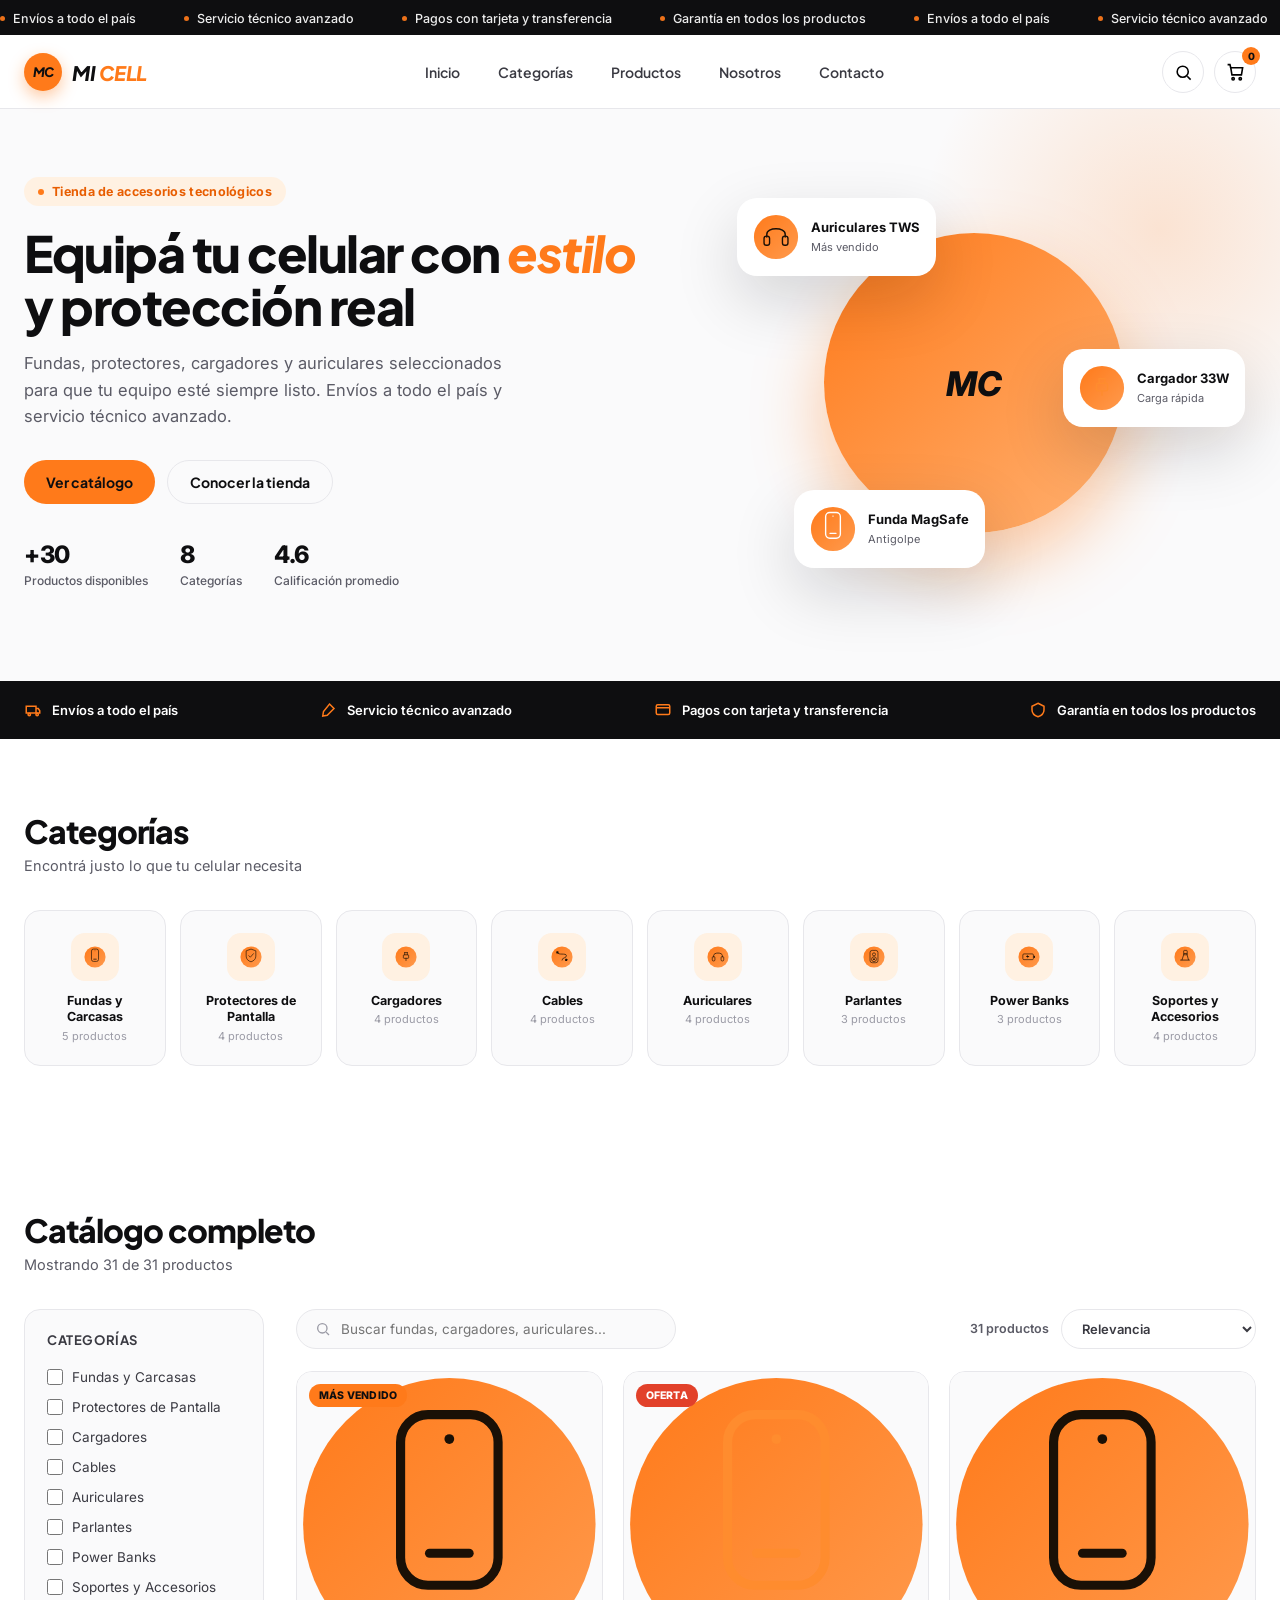
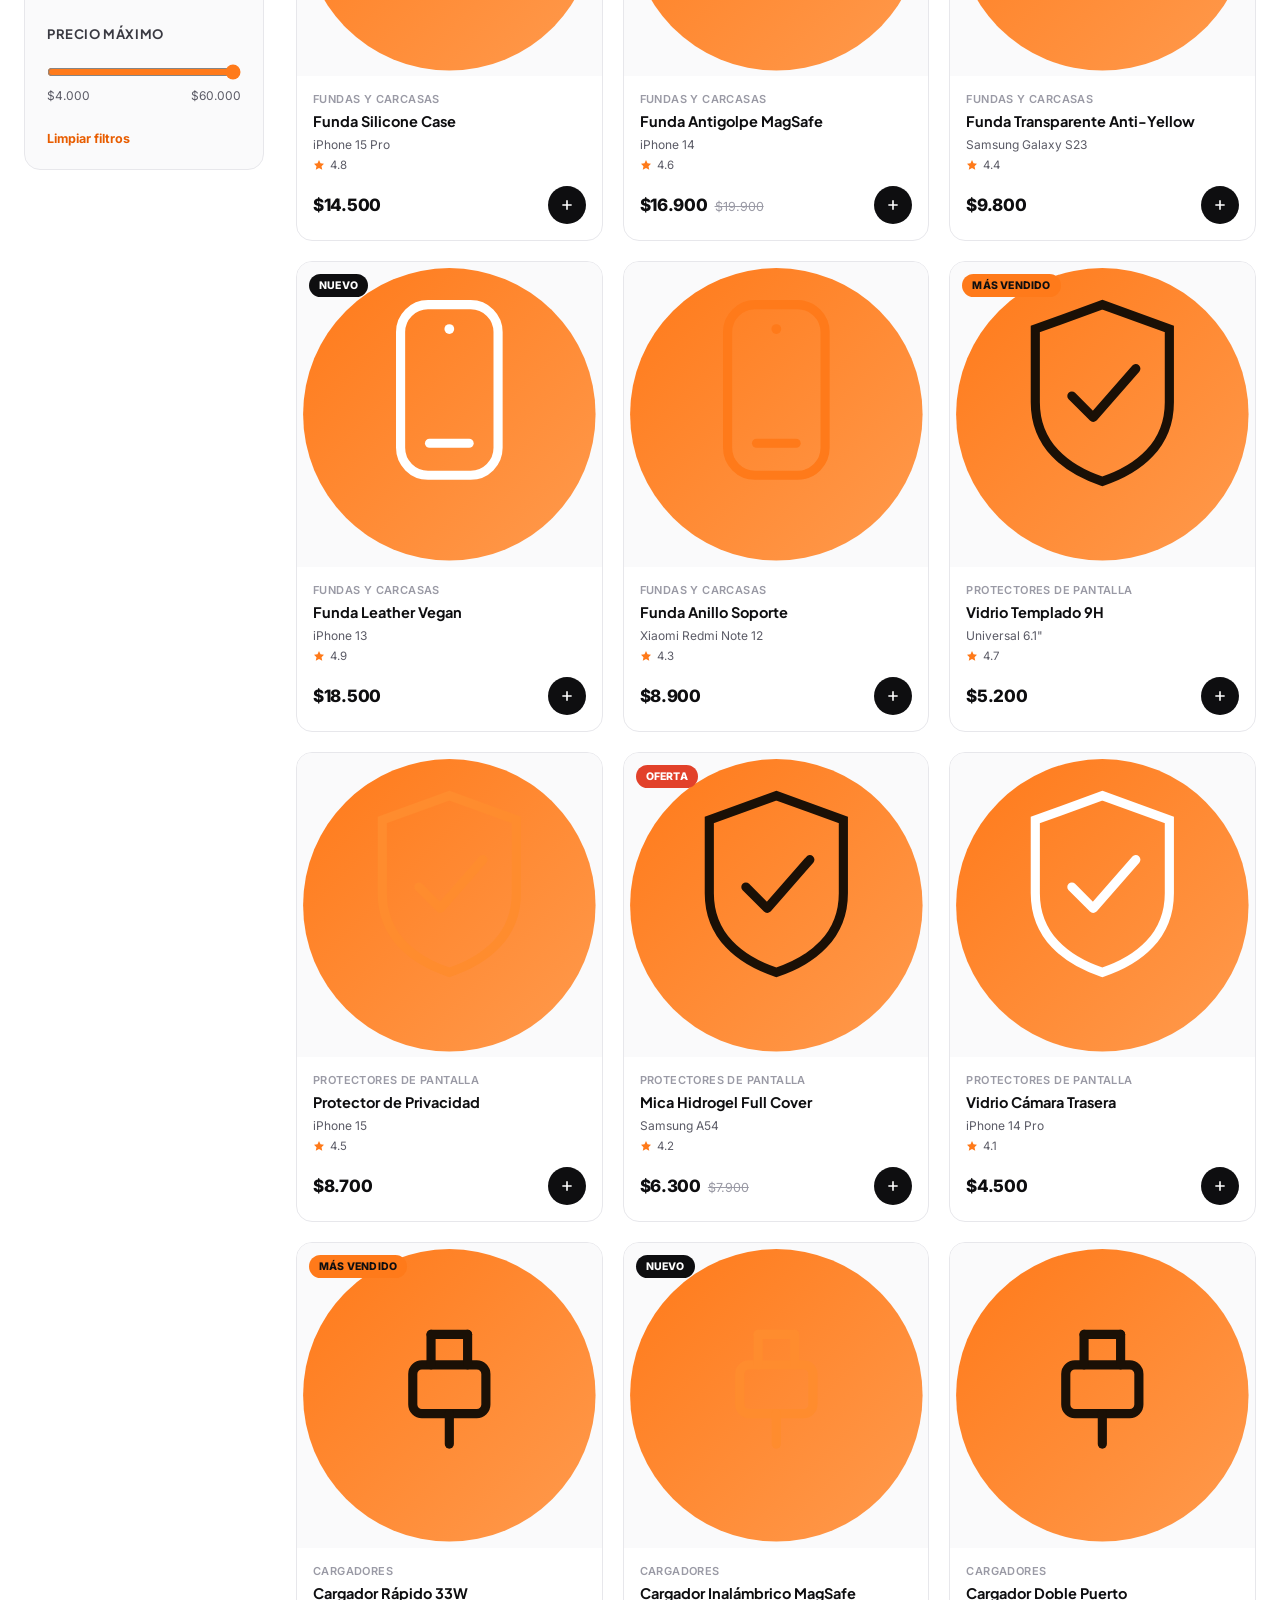
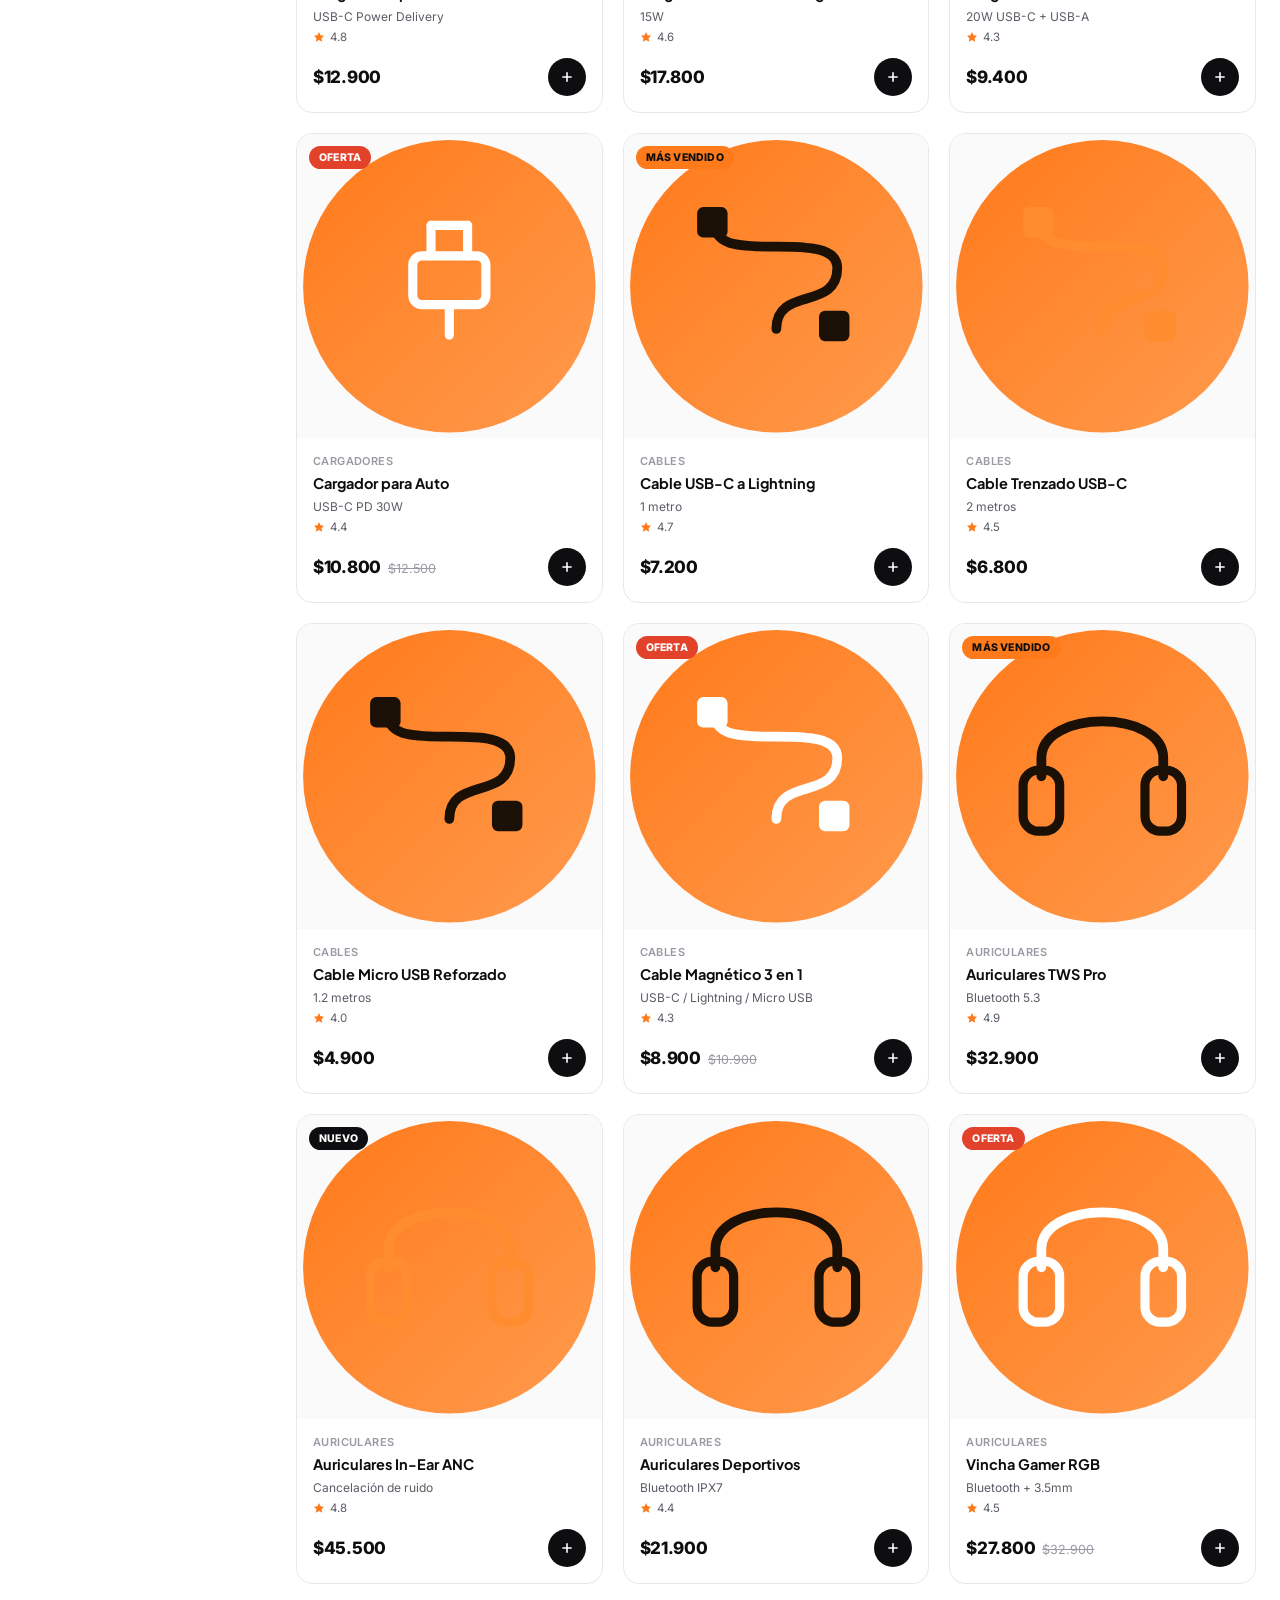
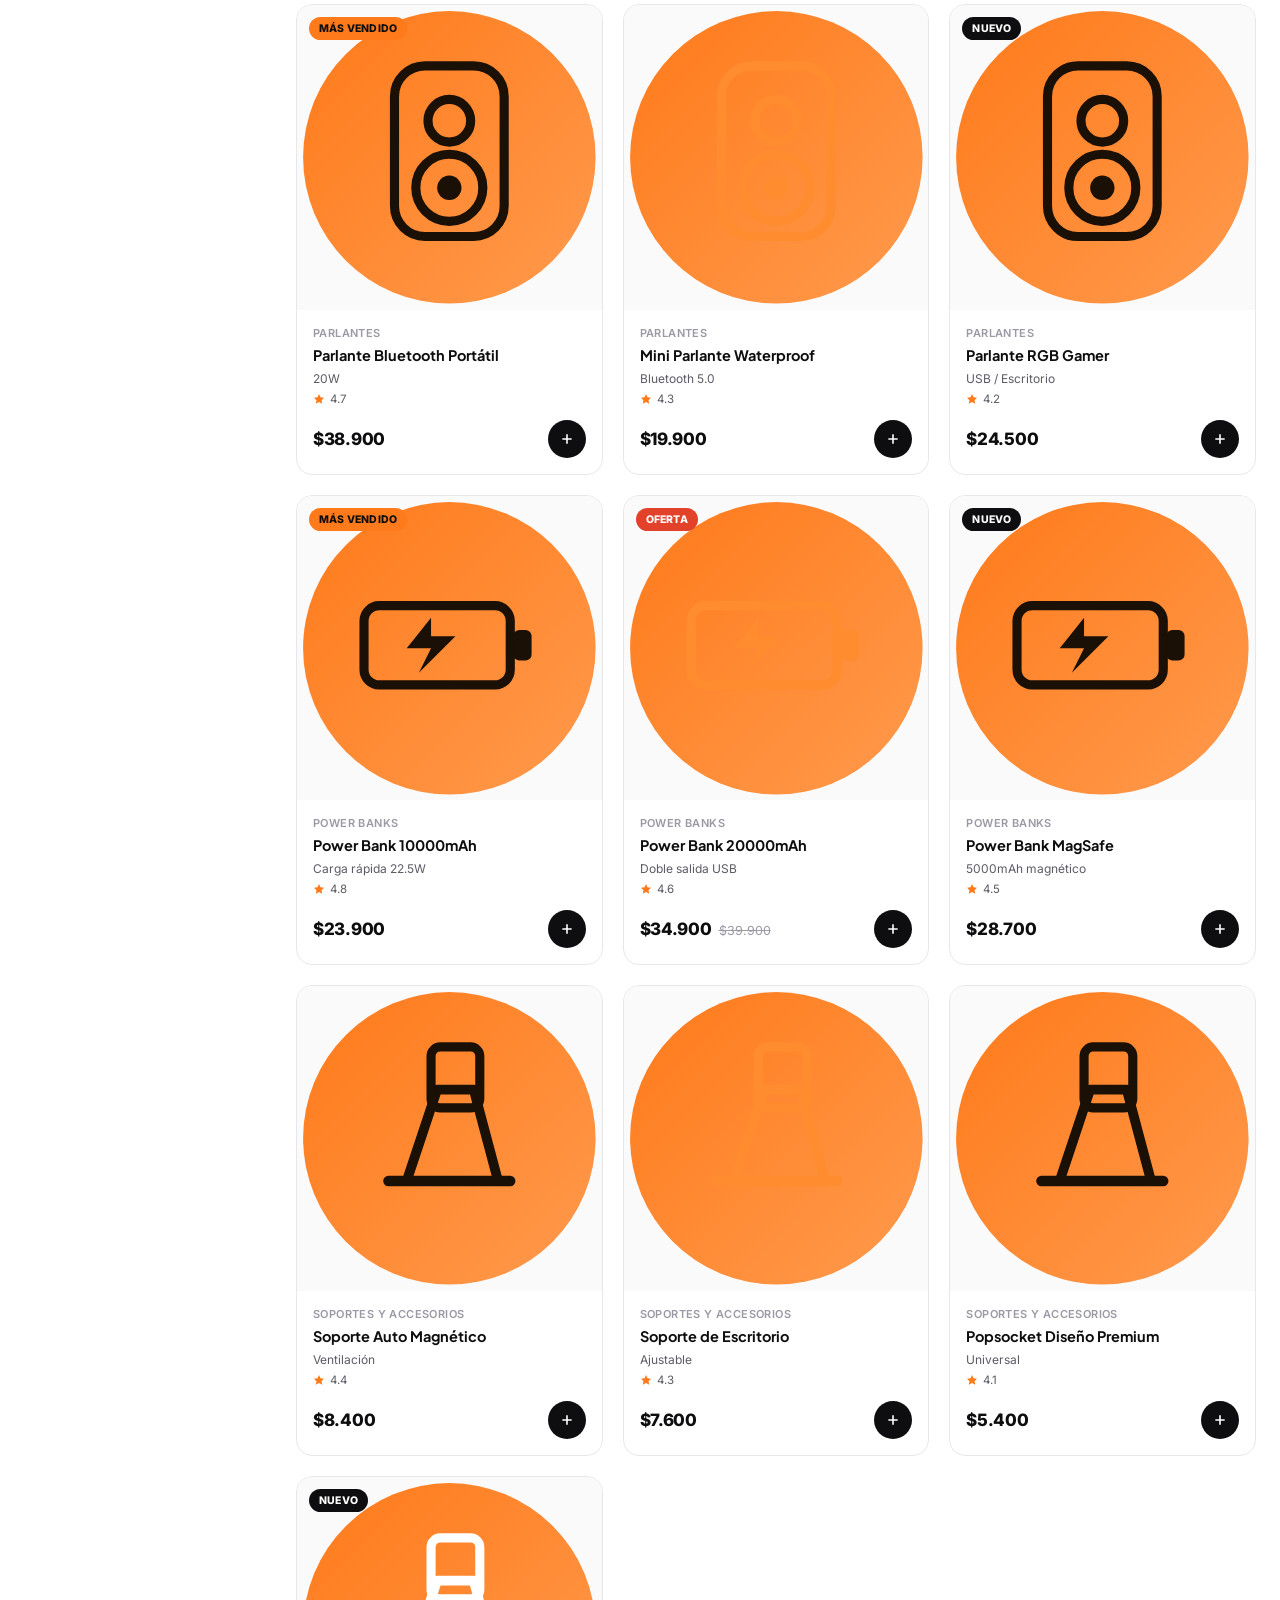
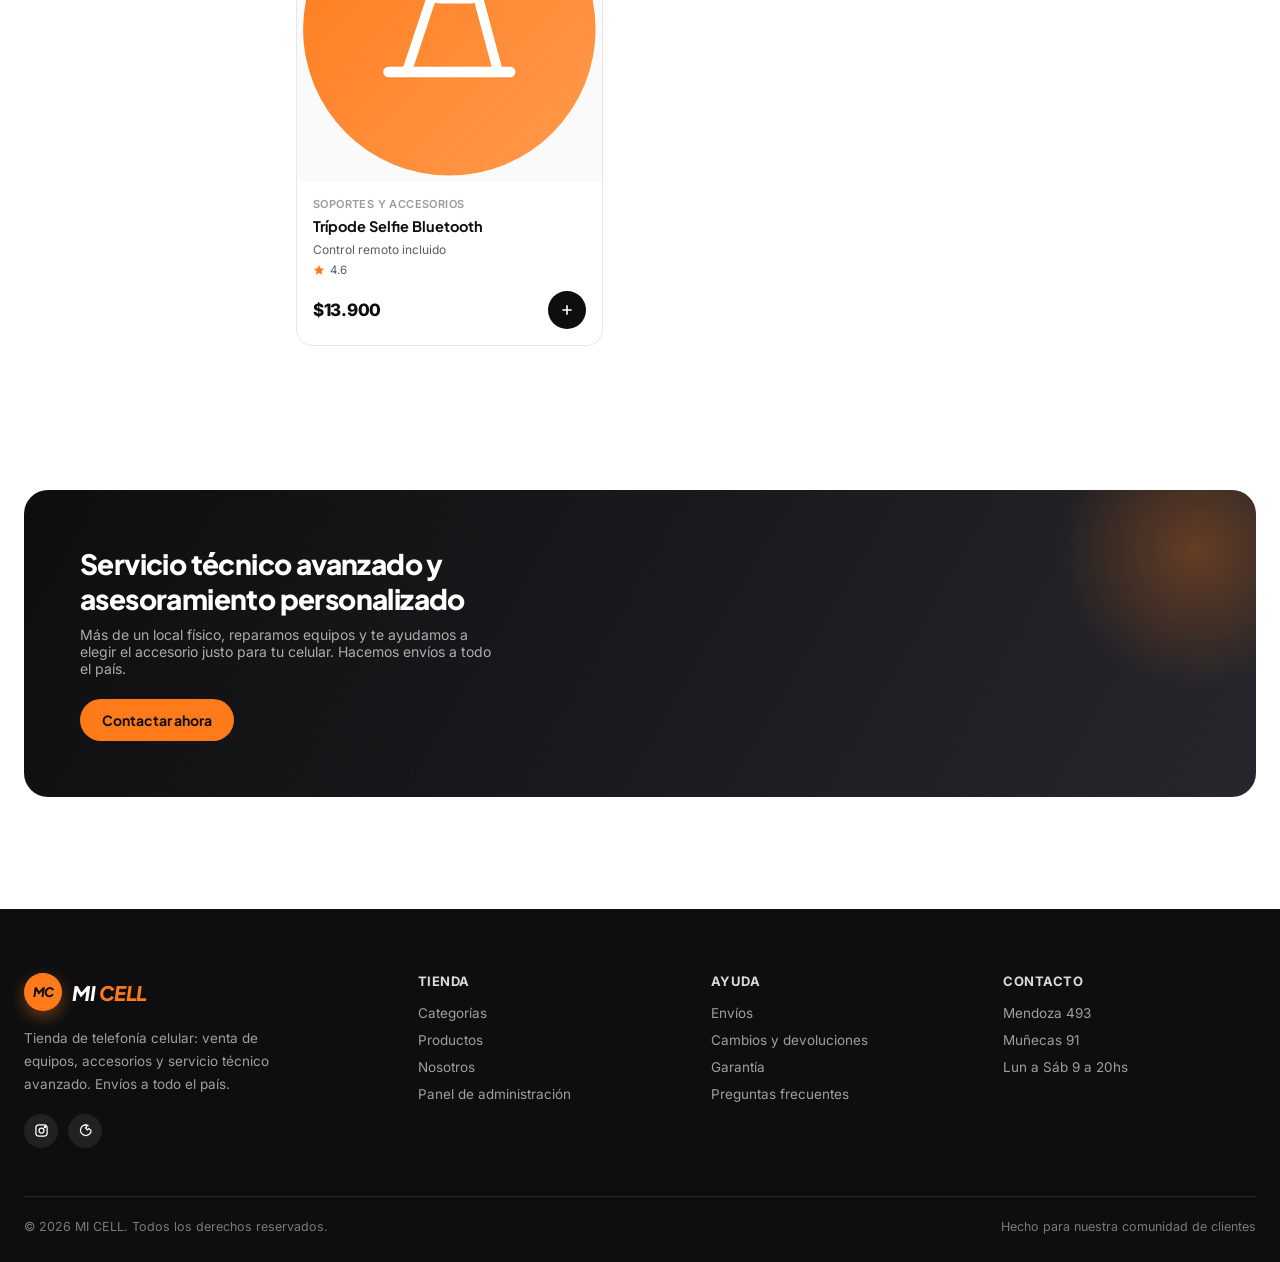
==== index.html @ 4152e147 "Add files via upload" ====
<!DOCTYPE html>
<html lang="es">
<head>
<meta charset="UTF-8">
<meta name="viewport" content="width=device-width, initial-scale=1.0">
<title>MI CELL — Accesorios Tecnológicos</title>
<meta name="description" content="Fundas, protectores, cargadores, auriculares y más accesorios para celulares. Envíos a todo el país.">
<link rel="preconnect" href="https://fonts.googleapis.com">
<link href="https://fonts.googleapis.com/css2?family=Plus+Jakarta+Sans:wght@400;500;600;700;800&family=Inter:wght@400;500;600;700&display=swap" rel="stylesheet">
<style>
:root{
  --orange:#FF7A1A;--orange-dark:#E85D00;--orange-light:#FFF1E2;
  --ink:#0E0E10;--gray-900:#16161A;--gray-700:#3A3A42;--gray-600:#5B5B66;
  --gray-400:#9A9AA5;--gray-200:#E7E7EB;--gray-100:#F3F3F6;--bg:#FFFFFF;
  --surface:#FAFAFB;--green:#1AAE6F;--red:#E2412A;
  --radius:16px;--radius-sm:10px;
  --shadow-sm:0 2px 10px rgba(14,14,16,.06);
  --shadow-md:0 12px 32px rgba(14,14,16,.10);
  --shadow-lg:0 24px 64px rgba(14,14,16,.16);
  --header-h:74px;
}
*,*::before,*::after{box-sizing:border-box;margin:0;padding:0}
html{scroll-behavior:smooth}
body{
  font-family:'Inter',sans-serif;color:var(--ink);background:var(--bg);
  -webkit-font-smoothing:antialiased;overflow-x:hidden;
}
h1,h2,h3,h4,.brand,.btn,.nav-link{font-family:'Plus Jakarta Sans',sans-serif}
img,svg{display:block;max-width:100%}
a{color:inherit;text-decoration:none}
button{font-family:inherit}
.container{max-width:1280px;margin:0 auto;padding:0 24px}
.reveal{opacity:0;transform:translateY(24px);transition:opacity .6s cubic-bezier(.22,.8,.3,1),transform .6s cubic-bezier(.22,.8,.3,1)}
.reveal.in{opacity:1;transform:translateY(0)}

/* ============ TOPBAR ============ */
#announce{
  background:var(--ink);color:#fff;font-size:12.5px;font-weight:500;
  padding:9px 0;overflow:hidden;white-space:nowrap;position:relative;
}
#announce .marquee{display:inline-flex;gap:48px;animation:scrollx 22s linear infinite}
#announce span{display:inline-flex;align-items:center;gap:8px;opacity:.92}
#announce span::before{content:'';width:5px;height:5px;border-radius:50%;background:var(--orange)}
@keyframes scrollx{0%{transform:translateX(0)}100%{transform:translateX(-50%)}}

header{
  position:sticky;top:0;z-index:300;background:rgba(255,255,255,.92);
  backdrop-filter:blur(14px);border-bottom:1px solid var(--gray-200);
  height:var(--header-h);transition:box-shadow .25s;
}
header.scrolled{box-shadow:var(--shadow-sm)}
.nav-wrap{height:var(--header-h);display:flex;align-items:center;justify-content:space-between;gap:20px}
.brand{display:flex;align-items:center;gap:10px;font-weight:800;font-size:20px;letter-spacing:-.5px}
.brand-badge{
  width:38px;height:38px;border-radius:50%;background:var(--orange);
  display:flex;align-items:center;justify-content:center;flex-shrink:0;
  font-weight:800;font-style:italic;font-size:13px;color:var(--ink);
  box-shadow:0 6px 16px rgba(255,122,26,.4);
}
.brand-text{font-style:italic}
.brand-text span{color:var(--orange)}
.nav-links{display:flex;align-items:center;gap:6px}
.nav-link{padding:9px 16px;border-radius:999px;font-size:14px;font-weight:600;color:var(--gray-700);transition:all .18s}
.nav-link:hover{background:var(--gray-100);color:var(--ink)}
.nav-actions{display:flex;align-items:center;gap:10px}
.icon-btn{
  width:42px;height:42px;border-radius:50%;border:1px solid var(--gray-200);
  background:#fff;display:flex;align-items:center;justify-content:center;cursor:pointer;
  position:relative;transition:all .18s;
}
.icon-btn:hover{border-color:var(--orange);transform:translateY(-1px)}
.icon-btn svg{width:19px;height:19px}
.cart-count{
  position:absolute;top:-5px;right:-5px;background:var(--orange);color:var(--ink);
  font-size:10px;font-weight:800;min-width:18px;height:18px;border-radius:999px;
  display:flex;align-items:center;justify-content:center;padding:0 4px;
  transition:transform .25s;
}
.cart-count.bump{animation:bump .35s ease}
@keyframes bump{0%{transform:scale(1)}40%{transform:scale(1.4)}100%{transform:scale(1)}}
.btn{
  display:inline-flex;align-items:center;justify-content:center;gap:8px;
  padding:12px 22px;border-radius:999px;font-size:14px;font-weight:700;
  border:none;cursor:pointer;transition:all .2s cubic-bezier(.22,.8,.3,1);white-space:nowrap;
}
.btn-primary{background:var(--orange);color:var(--ink)}
.btn-primary:hover{background:var(--orange-dark);color:#fff;transform:translateY(-2px);box-shadow:0 10px 24px rgba(255,122,26,.35)}
.btn-dark{background:var(--ink);color:#fff}
.btn-dark:hover{background:var(--gray-900);transform:translateY(-2px);box-shadow:0 10px 24px rgba(0,0,0,.25)}
.btn-outline{background:transparent;color:var(--ink);border:1.5px solid var(--gray-200)}
.btn-outline:hover{border-color:var(--ink)}
.btn-block{width:100%}
.btn-sm{padding:8px 16px;font-size:12.5px}
.btn:disabled{opacity:.45;cursor:not-allowed;transform:none!important;box-shadow:none!important}
.hamburger{display:none;width:42px;height:42px;border-radius:50%;border:1px solid var(--gray-200);background:#fff;align-items:center;justify-content:center;cursor:pointer}
.hamburger svg{width:20px;height:20px}

/* ============ HERO ============ */
.hero{position:relative;padding:64px 0 88px;overflow:hidden;background:var(--surface)}
.hero::before{
  content:'';position:absolute;top:-120px;right:-120px;width:480px;height:480px;
  border-radius:50%;background:radial-gradient(circle,rgba(255,122,26,.18),transparent 70%);
}
.hero-grid{display:grid;grid-template-columns:1.1fr 1fr;gap:48px;align-items:center;position:relative;z-index:1}
.eyebrow{
  display:inline-flex;align-items:center;gap:8px;padding:7px 14px;border-radius:999px;
  background:var(--orange-light);color:var(--orange-dark);font-size:12.5px;font-weight:700;
  letter-spacing:.3px;margin-bottom:20px;
}
.eyebrow::before{content:'';width:6px;height:6px;border-radius:50%;background:var(--orange)}
.hero h1{font-size:50px;font-weight:800;line-height:1.06;letter-spacing:-1.5px;margin-bottom:18px}
.hero h1 em{font-style:italic;color:var(--orange)}
.hero p{font-size:16.5px;color:var(--gray-600);line-height:1.6;max-width:480px;margin-bottom:30px}
.hero-ctas{display:flex;gap:12px;flex-wrap:wrap;margin-bottom:36px}
.hero-stats{display:flex;gap:32px;flex-wrap:wrap}
.hstat b{display:block;font-size:24px;font-weight:800;letter-spacing:-.5px}
.hstat span{font-size:12px;color:var(--gray-600);font-weight:500}
.hero-visual{position:relative;height:420px}
.float-card{
  position:absolute;background:#fff;border-radius:20px;box-shadow:var(--shadow-lg);
  padding:16px;display:flex;align-items:center;gap:12px;animation:floaty 5s ease-in-out infinite;
}
.float-card svg,.float-card .ic-wrap{width:46px;height:46px;border-radius:14px;flex-shrink:0}
.float-card b{display:block;font-size:13px}
.float-card span{font-size:11px;color:var(--gray-600)}
.fc1{top:6%;left:8%;animation-delay:0s}
.fc2{top:42%;right:2%;animation-delay:1.2s}
.fc3{bottom:6%;left:18%;animation-delay:2.1s}
.hero-orb{
  position:absolute;inset:0;margin:auto;width:300px;height:300px;border-radius:50%;
  background:linear-gradient(135deg,var(--orange),#FFB070);
  display:flex;align-items:center;justify-content:center;box-shadow:0 30px 70px rgba(255,122,26,.4);
  animation:floaty 6s ease-in-out infinite;
}
.hero-orb span{font-style:italic;font-weight:800;font-size:34px;color:var(--ink)}
@keyframes floaty{0%,100%{transform:translateY(0)}50%{transform:translateY(-16px)}}

/* ============ STRIPS ============ */
.perks{background:var(--ink);padding:20px 0}
.perks-row{display:flex;justify-content:space-between;gap:20px;flex-wrap:wrap}
.perk{display:flex;align-items:center;gap:10px;color:#fff;font-size:13px;font-weight:600}
.perk svg{width:18px;height:18px;color:var(--orange);flex-shrink:0}

/* ============ SECTIONS ============ */
section{padding:72px 0}
.sec-head{display:flex;align-items:flex-end;justify-content:space-between;margin-bottom:36px;flex-wrap:wrap;gap:16px}
.sec-head h2{font-size:32px;font-weight:800;letter-spacing:-1px}
.sec-head p{color:var(--gray-600);font-size:14.5px;margin-top:6px}

/* categories */
.cat-grid{display:grid;grid-template-columns:repeat(8,1fr);gap:14px}
.cat-card{
  background:var(--surface);border:1px solid var(--gray-200);border-radius:var(--radius);
  padding:22px 14px;text-align:center;cursor:pointer;transition:all .22s cubic-bezier(.22,.8,.3,1);
}
.cat-card:hover{border-color:var(--orange);transform:translateY(-4px);box-shadow:var(--shadow-md)}
.cat-card.active{background:var(--ink);border-color:var(--ink)}
.cat-card.active .cat-name,.cat-card.active .cat-count{color:#fff}
.cat-ic{
  width:48px;height:48px;border-radius:14px;margin:0 auto 12px;background:var(--orange-light);
  display:flex;align-items:center;justify-content:center;color:var(--orange-dark);
}
.cat-card.active .cat-ic{background:var(--orange);color:var(--ink)}
.cat-ic svg{width:22px;height:22px}
.cat-name{font-size:12.5px;font-weight:700;line-height:1.3}
.cat-count{font-size:11px;color:var(--gray-400);margin-top:3px;display:block}

/* product grid + filters */
.shop-layout{display:grid;grid-template-columns:240px 1fr;gap:32px;align-items:flex-start}
.filters-panel{background:var(--surface);border:1px solid var(--gray-200);border-radius:var(--radius);padding:22px;position:sticky;top:calc(var(--header-h) + 16px)}
.filters-panel h4{font-size:13px;font-weight:700;text-transform:uppercase;letter-spacing:.6px;margin-bottom:14px;color:var(--gray-700)}
.f-group{margin-bottom:24px}
.f-check{display:flex;align-items:center;gap:9px;padding:7px 0;font-size:13.5px;color:var(--gray-700);cursor:pointer}
.f-check input{accent-color:var(--orange);width:16px;height:16px;cursor:pointer}
.price-range{width:100%;accent-color:var(--orange);margin-top:8px}
.price-vals{display:flex;justify-content:space-between;font-size:12px;color:var(--gray-600);margin-top:4px}
.f-clear{font-size:12.5px;font-weight:700;color:var(--orange-dark);cursor:pointer}
#filterToggleBtn{display:none}

.toolbar{display:flex;align-items:center;justify-content:space-between;gap:14px;margin-bottom:22px;flex-wrap:wrap}
.search-box{
  display:flex;align-items:center;gap:10px;background:var(--surface);border:1px solid var(--gray-200);
  border-radius:999px;padding:11px 18px;flex:1;max-width:380px;transition:border-color .2s;
}
.search-box:focus-within{border-color:var(--orange)}
.search-box svg{width:16px;height:16px;color:var(--gray-400);flex-shrink:0}
.search-box input{border:none;outline:none;background:none;font-size:13.5px;width:100%;font-family:inherit}
.sort-select{
  padding:10px 16px;border-radius:999px;border:1px solid var(--gray-200);background:#fff;
  font-size:13px;font-weight:600;font-family:inherit;cursor:pointer;color:var(--gray-700);
}
.result-count{font-size:12.5px;color:var(--gray-600);font-weight:600}

.grid{display:grid;grid-template-columns:repeat(3,1fr);gap:20px}
.card{
  background:#fff;border:1px solid var(--gray-200);border-radius:var(--radius);overflow:hidden;
  transition:all .25s cubic-bezier(.22,.8,.3,1);cursor:pointer;display:flex;flex-direction:column;position:relative;
}
.card:hover{transform:translateY(-6px);box-shadow:var(--shadow-md);border-color:transparent}
.card-media{aspect-ratio:1/1;background:var(--surface);position:relative;overflow:hidden}
.card-media svg{width:100%;height:100%;transition:transform .35s}
.card:hover .card-media svg{transform:scale(1.06) rotate(-2deg)}
.card-badge{
  position:absolute;top:12px;left:12px;font-size:10.5px;font-weight:800;padding:5px 10px;
  border-radius:999px;letter-spacing:.2px;text-transform:uppercase;z-index:2;
}
.bdg-nuevo{background:var(--ink);color:#fff}
.bdg-oferta{background:var(--red);color:#fff}
.bdg-mas-vendido{background:var(--orange);color:var(--ink)}
.card-quick{
  position:absolute;bottom:12px;right:12px;width:38px;height:38px;border-radius:50%;
  background:#fff;display:flex;align-items:center;justify-content:center;box-shadow:var(--shadow-sm);
  opacity:0;transform:translateY(6px);transition:all .2s;z-index:2;border:none;cursor:pointer;
}
.card:hover .card-quick{opacity:1;transform:translateY(0)}
.card-quick svg{width:16px;height:16px}
.card-body{padding:16px;display:flex;flex-direction:column;gap:6px;flex:1}
.card-cat{font-size:11px;color:var(--gray-400);font-weight:600;text-transform:uppercase;letter-spacing:.4px}
.card-name{font-size:14.5px;font-weight:700;line-height:1.3}
.card-model{font-size:12px;color:var(--gray-600)}
.card-rating{display:flex;align-items:center;gap:5px;font-size:11.5px;color:var(--gray-600)}
.card-rating svg{width:12px;height:12px;color:var(--orange)}
.card-foot{display:flex;align-items:center;justify-content:space-between;margin-top:auto;padding-top:8px}
.card-price{display:flex;align-items:baseline;gap:7px}
.price-now{font-size:17px;font-weight:800;letter-spacing:-.3px}
.price-old{font-size:12.5px;color:var(--gray-400);text-decoration:line-through}
.add-btn{
  width:38px;height:38px;border-radius:50%;background:var(--ink);color:#fff;border:none;
  display:flex;align-items:center;justify-content:center;cursor:pointer;transition:all .2s;flex-shrink:0;
}
.add-btn:hover{background:var(--orange);color:var(--ink);transform:scale(1.08)}
.add-btn svg{width:16px;height:16px}
.stock-low{font-size:10.5px;color:var(--red);font-weight:700;margin-top:2px}
.empty-state{grid-column:1/-1;text-align:center;padding:60px 20px;color:var(--gray-600)}
.empty-state svg{width:54px;height:54px;color:var(--gray-200);margin:0 auto 16px}

/* ============ BANNER ============ */
.banner{
  background:linear-gradient(120deg,var(--ink),#26262C);border-radius:24px;padding:56px;
  display:flex;align-items:center;justify-content:space-between;gap:32px;color:#fff;overflow:hidden;position:relative;
}
.banner::after{content:'';position:absolute;right:-80px;top:-80px;width:280px;height:280px;border-radius:50%;background:radial-gradient(circle,rgba(255,122,26,.3),transparent 70%)}
.banner h3{font-size:28px;font-weight:800;letter-spacing:-.6px;margin-bottom:10px;max-width:420px}
.banner p{color:rgba(255,255,255,.65);font-size:14px;max-width:420px;margin-bottom:22px}

/* ============ FOOTER ============ */
footer{background:var(--ink);color:#fff;padding:64px 0 28px;margin-top:40px}
.foot-grid{display:grid;grid-template-columns:1.4fr 1fr 1fr 1fr;gap:40px;margin-bottom:48px}
.foot-brand p{color:rgba(255,255,255,.6);font-size:13.5px;line-height:1.7;margin:16px 0 18px;max-width:280px}
.foot-col h5{font-size:13px;font-weight:700;margin-bottom:16px;text-transform:uppercase;letter-spacing:.5px;color:rgba(255,255,255,.85)}
.foot-col a{display:block;color:rgba(255,255,255,.6);font-size:13.5px;margin-bottom:11px;transition:color .15s}
.foot-col a:hover{color:var(--orange)}
.foot-bottom{border-top:1px solid rgba(255,255,255,.1);padding-top:22px;display:flex;justify-content:space-between;flex-wrap:wrap;gap:10px;font-size:12.5px;color:rgba(255,255,255,.45)}
.social-row{display:flex;gap:10px;margin-top:6px}
.social-row a{width:34px;height:34px;border-radius:50%;background:rgba(255,255,255,.08);display:flex;align-items:center;justify-content:center}
.social-row a:hover{background:var(--orange);color:var(--ink)}
.social-row svg{width:15px;height:15px}

/* ============ CART DRAWER ============ */
.overlay{position:fixed;inset:0;background:rgba(14,14,16,.5);z-index:400;opacity:0;visibility:hidden;transition:opacity .25s}
.overlay.open{opacity:1;visibility:visible}
.drawer{
  position:fixed;top:0;right:0;height:100%;width:420px;max-width:92vw;background:#fff;z-index:401;
  display:flex;flex-direction:column;transform:translateX(100%);transition:transform .32s cubic-bezier(.22,.8,.3,1);
}
.drawer.open{transform:translateX(0)}
.drawer-head{padding:22px 24px;border-bottom:1px solid var(--gray-200);display:flex;align-items:center;justify-content:space-between}
.drawer-head h3{font-size:18px;font-weight:800}
.drawer-close{width:36px;height:36px;border-radius:50%;border:1px solid var(--gray-200);background:none;display:flex;align-items:center;justify-content:center;cursor:pointer}
.drawer-close svg{width:15px;height:15px}
.drawer-body{flex:1;overflow-y:auto;padding:20px 24px}
.cart-line{display:flex;gap:14px;padding:16px 0;border-bottom:1px solid var(--gray-100)}
.cart-line-media{width:68px;height:68px;border-radius:12px;background:var(--surface);flex-shrink:0;overflow:hidden}
.cart-line-info{flex:1;min-width:0}
.cart-line-name{font-size:13.5px;font-weight:700}
.cart-line-model{font-size:11.5px;color:var(--gray-600);margin-bottom:6px}
.qty-stepper{display:flex;align-items:center;gap:10px}
.qty-stepper button{width:26px;height:26px;border-radius:8px;border:1px solid var(--gray-200);background:none;cursor:pointer;font-size:14px;line-height:1}
.qty-stepper span{font-size:13px;font-weight:700;min-width:18px;text-align:center}
.cart-line-price{font-size:13.5px;font-weight:800;text-align:right;white-space:nowrap}
.cart-line-remove{font-size:11px;color:var(--red);cursor:pointer;font-weight:600;margin-top:6px;display:inline-block}
.drawer-empty{text-align:center;padding:60px 10px;color:var(--gray-600)}
.drawer-empty svg{width:50px;height:50px;color:var(--gray-200);margin:0 auto 14px}
.drawer-foot{border-top:1px solid var(--gray-200);padding:20px 24px;background:var(--surface)}
.drawer-row{display:flex;justify-content:space-between;font-size:13.5px;margin-bottom:8px;color:var(--gray-600)}
.drawer-total{display:flex;justify-content:space-between;font-size:17px;font-weight:800;margin:10px 0 16px}

/* ============ MODALS ============ */
.modal-overlay{position:fixed;inset:0;background:rgba(14,14,16,.55);z-index:500;display:flex;align-items:center;justify-content:center;opacity:0;visibility:hidden;transition:opacity .25s;padding:20px}
.modal-overlay.open{opacity:1;visibility:visible}
.modal{background:#fff;border-radius:22px;max-width:880px;width:100%;max-height:88vh;overflow-y:auto;transform:scale(.94) translateY(10px);transition:transform .28s cubic-bezier(.22,.8,.3,1);position:relative}
.modal-overlay.open .modal{transform:scale(1) translateY(0)}
.modal-close{position:absolute;top:18px;right:18px;width:38px;height:38px;border-radius:50%;background:#fff;border:1px solid var(--gray-200);display:flex;align-items:center;justify-content:center;cursor:pointer;z-index:5}
.modal-close svg{width:15px;height:15px}
.pd-grid{display:grid;grid-template-columns:1fr 1fr}
.pd-media{background:var(--surface);padding:40px;display:flex;align-items:center;justify-content:center;border-radius:22px 0 0 22px}
.pd-media svg{width:280px;height:280px}
.pd-info{padding:40px 40px 40px 32px}
.pd-cat{font-size:11.5px;color:var(--orange-dark);font-weight:700;text-transform:uppercase;letter-spacing:.4px}
.pd-name{font-size:24px;font-weight:800;margin:8px 0 4px;letter-spacing:-.4px}
.pd-model{font-size:13.5px;color:var(--gray-600);margin-bottom:14px}
.pd-price-row{display:flex;align-items:baseline;gap:10px;margin-bottom:16px}
.pd-price{font-size:28px;font-weight:800}
.pd-desc{font-size:13.5px;color:var(--gray-600);line-height:1.7;margin-bottom:20px}
.pd-meta{display:flex;gap:18px;margin-bottom:22px;flex-wrap:wrap}
.pd-meta-item{font-size:12px;color:var(--gray-700)}
.pd-meta-item b{display:block;font-size:13px;color:var(--ink)}
.pd-actions{display:flex;gap:12px;align-items:center}

.checkout-modal{max-width:520px;padding:36px}
.checkout-modal h3{font-size:22px;font-weight:800;margin-bottom:6px}
.checkout-modal p.sub{font-size:13px;color:var(--gray-600);margin-bottom:24px}
.field{margin-bottom:16px}
.field label{display:block;font-size:12.5px;font-weight:700;margin-bottom:7px;color:var(--gray-700)}
.field input,.field textarea,.field select{
  width:100%;padding:12px 14px;border-radius:10px;border:1.5px solid var(--gray-200);
  font-size:13.5px;font-family:inherit;outline:none;transition:border-color .15s;background:#fff;
}
.field input:focus,.field textarea:focus,.field select:focus{border-color:var(--orange)}
.pay-options{display:flex;gap:10px}
.pay-opt{flex:1;border:1.5px solid var(--gray-200);border-radius:10px;padding:11px;text-align:center;font-size:12.5px;font-weight:700;cursor:pointer;transition:all .15s}
.pay-opt.active{border-color:var(--orange);background:var(--orange-light);color:var(--orange-dark)}
.order-summary{background:var(--surface);border-radius:12px;padding:16px;margin:18px 0;font-size:13px}
.order-summary .row{display:flex;justify-content:space-between;padding:4px 0;color:var(--gray-600)}
.order-summary .row.total{font-weight:800;color:var(--ink);font-size:15px;padding-top:8px;border-top:1px solid var(--gray-200);margin-top:6px}
.success-box{text-align:center;padding:20px 0}
.success-ic{width:72px;height:72px;border-radius:50%;background:rgba(26,174,111,.12);color:var(--green);display:flex;align-items:center;justify-content:center;margin:0 auto 18px}
.success-ic svg{width:32px;height:32px}

/* toast */
.toast{
  position:fixed;bottom:28px;left:50%;transform:translate(-50%,20px);background:var(--ink);color:#fff;
  padding:14px 22px;border-radius:999px;font-size:13px;font-weight:600;display:flex;align-items:center;gap:10px;
  z-index:600;opacity:0;visibility:hidden;transition:all .3s cubic-bezier(.22,.8,.3,1);box-shadow:var(--shadow-lg);
}
.toast.show{opacity:1;visibility:visible;transform:translate(-50%,0)}
.toast svg{width:16px;height:16px;color:var(--orange)}

.mobile-drawer{
  position:fixed;top:0;left:0;height:100%;width:280px;background:#fff;z-index:401;
  transform:translateX(-100%);transition:transform .3s cubic-bezier(.22,.8,.3,1);padding:24px;
}
.mobile-drawer.open{transform:translateX(0)}
.mobile-drawer .nav-link{display:block;padding:13px 4px;border-bottom:1px solid var(--gray-100)}

/* ============ RESPONSIVE ============ */
@media (max-width:1080px){
  .cat-grid{grid-template-columns:repeat(4,1fr)}
  .shop-layout{grid-template-columns:1fr}
  .filters-panel{position:static;display:none;margin-bottom:8px}
  .filters-panel.open{display:block}
  #filterToggleBtn{display:inline-flex}
  .grid{grid-template-columns:repeat(2,1fr)}
  .hero-grid{grid-template-columns:1fr}
  .hero-visual{height:280px;order:-1}
  .hero h1{font-size:38px}
  .foot-grid{grid-template-columns:1fr 1fr}
  .pd-grid{grid-template-columns:1fr}
  .pd-media{border-radius:22px 22px 0 0}
}
@media (max-width:720px){
  .nav-links{display:none}
  .hamburger{display:flex}
  .perks-row{justify-content:flex-start;overflow-x:auto;gap:24px}
  .cat-grid{grid-template-columns:repeat(3,1fr)}
  .grid{grid-template-columns:repeat(2,1fr)}
  .banner{flex-direction:column;text-align:center;padding:36px 24px}
  .banner h3,.banner p{max-width:100%}
  .foot-grid{grid-template-columns:1fr 1fr;gap:28px}
  .hero h1{font-size:32px}
  .container{padding:0 16px}
  section{padding:48px 0}
}
@media (max-width:480px){
  .grid{grid-template-columns:repeat(2,1fr);gap:12px}
  .cat-grid{grid-template-columns:repeat(2,1fr)}
  .hero-ctas .btn{flex:1}
  .foot-grid{grid-template-columns:1fr}
  .toolbar{flex-direction:column;align-items:stretch}
  .search-box{max-width:none}
}
</style>
</head>
<body>

<div id="announce"><div class="marquee">
  <span>Envíos a todo el país</span><span>Servicio técnico avanzado</span><span>Pagos con tarjeta y transferencia</span><span>Garantía en todos los productos</span>
  <span>Envíos a todo el país</span><span>Servicio técnico avanzado</span><span>Pagos con tarjeta y transferencia</span><span>Garantía en todos los productos</span>
</div></div>

<header id="siteHeader">
  <div class="container nav-wrap">
    <button class="hamburger" id="hamburgerBtn" aria-label="Abrir menú">
      <svg viewBox="0 0 24 24" fill="none" stroke="currentColor" stroke-width="2"><path d="M3 6h18M3 12h18M3 18h18"/></svg>
    </button>
    <a href="#home" class="brand">
      <span class="brand-badge">MC</span>
      <span class="brand-text">MI <span>CELL</span></span>
    </a>
    <nav class="nav-links">
      <a class="nav-link" href="#home">Inicio</a>
      <a class="nav-link" href="#categorias">Categorías</a>
      <a class="nav-link" href="#catalogo">Productos</a>
      <a class="nav-link" href="#nosotros">Nosotros</a>
      <a class="nav-link" href="#contacto">Contacto</a>
    </nav>
    <div class="nav-actions">
      <button class="icon-btn" id="searchToggle" aria-label="Buscar">
        <svg viewBox="0 0 24 24" fill="none" stroke="currentColor" stroke-width="2"><circle cx="11" cy="11" r="7"/><path d="M21 21l-4.3-4.3"/></svg>
      </button>
      <button class="icon-btn" id="cartToggle" aria-label="Carrito">
        <svg viewBox="0 0 24 24" fill="none" stroke="currentColor" stroke-width="2"><path d="M6 6h15l-1.5 9h-12z"/><path d="M6 6L5 2H2"/><circle cx="9" cy="20" r="1.5"/><circle cx="18" cy="20" r="1.5"/></svg>
        <span class="cart-count" id="cartCount">0</span>
      </button>
    </div>
  </div>
</header>

<div class="mobile-drawer" id="mobileDrawer">
  <a class="nav-link" href="#home">Inicio</a>
  <a class="nav-link" href="#categorias">Categorías</a>
  <a class="nav-link" href="#catalogo">Productos</a>
  <a class="nav-link" href="#nosotros">Nosotros</a>
  <a class="nav-link" href="#contacto">Contacto</a>
  <a class="nav-link" href="admin.html">Panel de administración</a>
</div>

<main>

<section class="hero" id="home">
  <div class="container hero-grid">
    <div>
      <div class="eyebrow reveal">Tienda de accesorios tecnológicos</div>
      <h1 class="reveal">Equipá tu celular con <em>estilo</em> y protección real</h1>
      <p class="reveal">Fundas, protectores, cargadores y auriculares seleccionados para que tu equipo esté siempre listo. Envíos a todo el país y servicio técnico avanzado.</p>
      <div class="hero-ctas reveal">
        <a href="#catalogo" class="btn btn-primary">Ver catálogo</a>
        <a href="#nosotros" class="btn btn-outline">Conocer la tienda</a>
      </div>
      <div class="hero-stats reveal">
        <div class="hstat"><b>+30</b><span>Productos disponibles</span></div>
        <div class="hstat"><b>8</b><span>Categorías</span></div>
        <div class="hstat"><b>4.6</b><span>Calificación promedio</span></div>
      </div>
    </div>
    <div class="hero-visual">
      <div class="hero-orb"><span>MC</span></div>
      <div class="float-card fc1"><div class="ic-wrap" id="fcIc1"></div><div><b>Auriculares TWS</b><span>Más vendido</span></div></div>
      <div class="float-card fc2"><div class="ic-wrap" id="fcIc2"></div><div><b>Cargador 33W</b><span>Carga rápida</span></div></div>
      <div class="float-card fc3"><div class="ic-wrap" id="fcIc3"></div><div><b>Funda MagSafe</b><span>Antigolpe</span></div></div>
    </div>
  </div>
</section>

<div class="perks">
  <div class="container perks-row">
    <div class="perk"><svg viewBox="0 0 24 24" fill="none" stroke="currentColor" stroke-width="2"><path d="M3 7h13v9H3zM16 10h3l2 3v3h-5z"/><circle cx="7" cy="18" r="1.6"/><circle cx="17.5" cy="18" r="1.6"/></svg> Envíos a todo el país</div>
    <div class="perk"><svg viewBox="0 0 24 24" fill="none" stroke="currentColor" stroke-width="2"><path d="M14 4l6 6-9 9-6 1 1-6z"/></svg> Servicio técnico avanzado</div>
    <div class="perk"><svg viewBox="0 0 24 24" fill="none" stroke="currentColor" stroke-width="2"><rect x="3" y="5" width="18" height="13" rx="2"/><path d="M3 9h18"/></svg> Pagos con tarjeta y transferencia</div>
    <div class="perk"><svg viewBox="0 0 24 24" fill="none" stroke="currentColor" stroke-width="2"><path d="M12 3l8 4v5c0 5-3.5 7.5-8 9-4.5-1.5-8-4-8-9V7z"/></svg> Garantía en todos los productos</div>
  </div>
</div>

<section id="categorias">
  <div class="container">
    <div class="sec-head reveal">
      <div><h2>Categorías</h2><p>Encontrá justo lo que tu celular necesita</p></div>
    </div>
    <div class="cat-grid reveal" id="catGrid"></div>
  </div>
</section>

<section id="catalogo">
  <div class="container">
    <div class="sec-head reveal">
      <div><h2>Catálogo completo</h2><p id="resultCountTop">Mostrando productos</p></div>
    </div>
    <div class="shop-layout">
      <aside class="filters-panel" id="filtersPanel">
        <h4>Categorías</h4>
        <div class="f-group" id="catFilterList"></div>
        <h4>Precio máximo</h4>
        <div class="f-group">
          <input type="range" class="price-range" id="priceRange" min="4000" max="60000" step="1000" value="60000">
          <div class="price-vals"><span>$4.000</span><span id="priceMaxLabel">$60.000</span></div>
        </div>
        <span class="f-clear" id="clearFilters">Limpiar filtros</span>
      </aside>
      <div>
        <div class="toolbar">
          <div class="search-box">
            <svg viewBox="0 0 24 24" fill="none" stroke="currentColor" stroke-width="2"><circle cx="11" cy="11" r="7"/><path d="M21 21l-4.3-4.3"/></svg>
            <input type="text" id="searchInput" placeholder="Buscar fundas, cargadores, auriculares...">
          </div>
          <div style="display:flex;align-items:center;gap:12px">
            <button class="btn btn-outline btn-sm" id="filterToggleBtn">Filtros</button>
            <span class="result-count" id="resultCount"></span>
            <select class="sort-select" id="sortSelect">
              <option value="relevance">Relevancia</option>
              <option value="price-asc">Precio: menor a mayor</option>
              <option value="price-desc">Precio: mayor a menor</option>
              <option value="rating">Mejor calificados</option>
              <option value="new">Novedades</option>
            </select>
          </div>
        </div>
        <div class="grid reveal" id="productGrid"></div>
      </div>
    </div>
  </div>
</section>

<section id="nosotros">
  <div class="container">
    <div class="banner reveal">
      <div>
        <h3>Servicio técnico avanzado y asesoramiento personalizado</h3>
        <p>Más de un local físico, reparamos equipos y te ayudamos a elegir el accesorio justo para tu celular. Hacemos envíos a todo el país.</p>
        <a href="#contacto" class="btn btn-primary">Contactar ahora</a>
      </div>
    </div>
  </div>
</section>

</main>

<footer id="contacto">
  <div class="container">
    <div class="foot-grid">
      <div class="foot-brand">
        <a href="#home" class="brand" style="color:#fff"><span class="brand-badge">MC</span><span class="brand-text">MI <span>CELL</span></span></a>
        <p>Tienda de telefonía celular: venta de equipos, accesorios y servicio técnico avanzado. Envíos a todo el país.</p>
        <div class="social-row">
          <a href="#" aria-label="Instagram"><svg viewBox="0 0 24 24" fill="none" stroke="currentColor" stroke-width="2"><rect x="3" y="3" width="18" height="18" rx="5"/><circle cx="12" cy="12" r="4"/><circle cx="17.5" cy="6.5" r="1"/></svg></a>
          <a href="#" aria-label="WhatsApp"><svg viewBox="0 0 24 24" fill="none" stroke="currentColor" stroke-width="2"><path d="M21 11.5a8.5 8.5 0 1 1-4-7.2"/><path d="M21 11.5L17 9l-2 2-3-3 2-2-2.5-4"/></svg></a>
        </div>
      </div>
      <div class="foot-col">
        <h5>Tienda</h5>
        <a href="#categorias">Categorías</a>
        <a href="#catalogo">Productos</a>
        <a href="#nosotros">Nosotros</a>
        <a href="admin.html">Panel de administración</a>
      </div>
      <div class="foot-col">
        <h5>Ayuda</h5>
        <a href="#">Envíos</a>
        <a href="#">Cambios y devoluciones</a>
        <a href="#">Garantía</a>
        <a href="#">Preguntas frecuentes</a>
      </div>
      <div class="foot-col">
        <h5>Contacto</h5>
        <a href="#">Mendoza 493</a>
        <a href="#">Muñecas 91</a>
        <a href="#">Lun a Sáb 9 a 20hs</a>
      </div>
    </div>
    <div class="foot-bottom">
      <span>© 2026 MI CELL. Todos los derechos reservados.</span>
      <span>Hecho para nuestra comunidad de clientes</span>
    </div>
  </div>
</footer>

<div class="overlay" id="overlay"></div>

<aside class="drawer" id="cartDrawer">
  <div class="drawer-head">
    <h3>Tu carrito</h3>
    <button class="drawer-close" id="closeCart"><svg viewBox="0 0 24 24" fill="none" stroke="currentColor" stroke-width="2"><path d="M18 6L6 18M6 6l12 12"/></svg></button>
  </div>
  <div class="drawer-body" id="cartBody"></div>
  <div class="drawer-foot" id="cartFoot"></div>
</aside>

<div class="modal-overlay" id="productModalOverlay">
  <div class="modal" id="productModal"></div>
</div>

<div class="modal-overlay" id="checkoutModalOverlay">
  <div class="modal checkout-modal" id="checkoutModal"></div>
</div>

<div class="toast" id="toast">
  <svg viewBox="0 0 24 24" fill="none" stroke="currentColor" stroke-width="2"><path d="M20 6L9 17l-5-5"/></svg>
  <span id="toastMsg">Producto agregado</span>
</div>

<script src="assets/icons.js"></script>
<script src="assets/products.js"></script>
<script>
(function(){
  "use strict";
  var Store = window.MiCellStore;
  var Icons = window.MiCellIcons;

  var state = { categories: [], search: "", sort: "relevance", maxPrice: 60000 };

  var ICON_SVG = {
    cart: '<path d="M6 6h15l-1.5 9h-12z"/><path d="M6 6L5 2H2"/><circle cx="9" cy="20" r="1.5"/><circle cx="18" cy="20" r="1.5"/>',
    plus: '<path d="M12 5v14M5 12h14"/>',
    star: '<path d="M12 2l3 6.5 7 1-5 5 1.5 7L12 18l-6.5 3.5L7 14.5l-5-5 7-1z" fill="currentColor" stroke="none"/>',
    eye: '<path d="M2 12s4-7 10-7 10 7 10 7-4 7-10 7-10-7-10-7z"/><circle cx="12" cy="12" r="3"/>'
  };

  function money(n){ return "$" + Math.round(n).toLocaleString("es-AR"); }
  function el(tag, cls, html){ var e=document.createElement(tag); if(cls) e.className=cls; if(html!=null) e.innerHTML=html; return e; }

  /* ---------- render: categories ---------- */
  function renderCategories(){
    var grid = document.getElementById("catGrid");
    var listAll = Store.CATEGORIES;
    var products = Store.getProducts();
    grid.innerHTML = "";
    listAll.forEach(function(c){
      var count = products.filter(function(p){return p.category===c.id;}).length;
      var card = el("div","cat-card" + (state.categories.indexOf(c.id)>-1 ? " active" : ""));
      card.innerHTML = '<div class="cat-ic">'+ Icons.svgFor(c.icon,0).replace('<svg ','<svg style="width:22px;height:22px" ') +'</div>'+
        '<div class="cat-name">'+c.name+'</div><span class="cat-count">'+count+' productos</span>';
      card.addEventListener("click", function(){
        toggleCategory(c.id);
        document.getElementById("catalogo").scrollIntoView({behavior:"smooth"});
      });
      grid.appendChild(card);
    });
  }

  function renderCatFilterList(){
    var box = document.getElementById("catFilterList");
    box.innerHTML = "";
    Store.CATEGORIES.forEach(function(c){
      var label = el("label","f-check");
      var checked = state.categories.indexOf(c.id) > -1;
      label.innerHTML = '<input type="checkbox" value="'+c.id+'" '+(checked?"checked":"")+'> '+c.name;
      label.querySelector("input").addEventListener("change", function(e){
        toggleCategory(c.id, false);
        renderProducts();
        renderCategories();
      });
      box.appendChild(label);
    });
  }

  function toggleCategory(id, sync){
    var idx = state.categories.indexOf(id);
    if(idx>-1) state.categories.splice(idx,1); else state.categories.push(id);
    renderCatFilterList();
    renderProducts();
    renderCategories();
  }

  /* ---------- render: product card ---------- */
  function cardHTML(p){
    var badgeMap = { nuevo:"Nuevo", oferta:"Oferta", "mas-vendido":"Más vendido" };
    var badge = p.badge ? '<span class="card-badge bdg-'+p.badge+'">'+badgeMap[p.badge]+'</span>' : "";
    var oldPrice = p.oldPrice ? '<span class="price-old">'+money(p.oldPrice)+'</span>' : "";
    var lowStock = p.stock<=5 ? '<div class="stock-low">Últimas '+p.stock+' unidades</div>' : "";
    return (
      '<div class="card" data-id="'+p.id+'">'+
        '<div class="card-media">'+badge+Icons.svgFor(Store.categoryById(p.category).icon, p.palette)+
          '<button class="card-quick" data-quick="'+p.id+'" aria-label="Ver producto"><svg viewBox="0 0 24 24" fill="none" stroke="currentColor" stroke-width="2">'+ICON_SVG.eye+'</svg></button>'+
        '</div>'+
        '<div class="card-body">'+
          '<span class="card-cat">'+Store.categoryById(p.category).name+'</span>'+
          '<h3 class="card-name">'+p.name+'</h3>'+
          '<span class="card-model">'+p.model+'</span>'+
          '<div class="card-rating"><svg viewBox="0 0 24 24">'+ICON_SVG.star+'</svg> '+p.rating.toFixed(1)+'</div>'+
          '<div class="card-foot">'+
            '<div class="card-price"><span class="price-now">'+money(p.price)+'</span>'+oldPrice+'</div>'+
            '<button class="add-btn" data-add="'+p.id+'" aria-label="Agregar al carrito"><svg viewBox="0 0 24 24" fill="none" stroke="currentColor" stroke-width="2.4">'+ICON_SVG.plus+'</svg></button>'+
          '</div>'+lowStock+
        '</div>'+
      '</div>'
    );
  }

  function getFiltered(){
    var list = Store.getProducts();
    if(state.categories.length) list = list.filter(function(p){ return state.categories.indexOf(p.category)>-1; });
    if(state.search.trim()){
      var q = state.search.trim().toLowerCase();
      list = list.filter(function(p){ return (p.name+" "+p.model).toLowerCase().indexOf(q)>-1; });
    }
    list = list.filter(function(p){ return p.price <= state.maxPrice; });
    switch(state.sort){
      case "price-asc": list = list.slice().sort(function(a,b){return a.price-b.price;}); break;
      case "price-desc": list = list.slice().sort(function(a,b){return b.price-a.price;}); break;
      case "rating": list = list.slice().sort(function(a,b){return b.rating-a.rating;}); break;
      case "new": list = list.slice().sort(function(a,b){return (b.badge==="nuevo")-(a.badge==="nuevo");}); break;
    }
    return list;
  }

  function renderProducts(){
    var grid = document.getElementById("productGrid");
    var list = getFiltered();
    document.getElementById("resultCount").textContent = list.length + (list.length===1?" producto":" productos");
    document.getElementById("resultCountTop").textContent = "Mostrando " + list.length + " de " + Store.getProducts().length + " productos";
    if(!list.length){
      grid.innerHTML = '<div class="empty-state"><svg viewBox="0 0 24 24" fill="none" stroke="currentColor" stroke-width="1.6"><circle cx="11" cy="11" r="7"/><path d="M21 21l-4.3-4.3"/></svg><p>No encontramos productos con esos filtros.</p></div>';
      return;
    }
    grid.innerHTML = list.map(cardHTML).join("");
    grid.querySelectorAll("[data-add]").forEach(function(btn){
      btn.addEventListener("click", function(e){ e.stopPropagation(); addToCartUI(btn.getAttribute("data-add"),1); });
    });
    grid.querySelectorAll("[data-quick]").forEach(function(btn){
      btn.addEventListener("click", function(e){ e.stopPropagation(); openProductModal(btn.getAttribute("data-quick")); });
    });
    grid.querySelectorAll(".card").forEach(function(card){
      card.addEventListener("click", function(){ openProductModal(card.getAttribute("data-id")); });
    });
  }

  /* ---------- cart ---------- */
  function updateCartCount(){
    var n = Store.getCartCount();
    var el2 = document.getElementById("cartCount");
    el2.textContent = n;
    el2.classList.remove("bump"); void el2.offsetWidth; el2.classList.add("bump");
  }

  function addToCartUI(id, qty){
    Store.addToCart(id, qty);
    updateCartCount();
    var p = Store.getProduct(id);
    showToast((p?p.name:"Producto") + " agregado al carrito");
    renderCartDrawer();
  }

  function renderCartDrawer(){
    var lines = Store.getCartLines();
    var body = document.getElementById("cartBody");
    var foot = document.getElementById("cartFoot");
    if(!lines.length){
      body.innerHTML = '<div class="drawer-empty"><svg viewBox="0 0 24 24" fill="none" stroke="currentColor" stroke-width="1.6"><path d="M6 6h15l-1.5 9h-12z"/><path d="M6 6L5 2H2"/></svg><p>Tu carrito está vacío</p></div>';
      foot.innerHTML = '<a href="#catalogo" class="btn btn-outline btn-block" id="goShopBtn">Ver productos</a>';
      var gb = document.getElementById("goShopBtn");
      if(gb) gb.addEventListener("click", closeCart);
      return;
    }
    body.innerHTML = lines.map(function(l){
      var p = l.product;
      return '<div class="cart-line" data-id="'+p.id+'">'+
        '<div class="cart-line-media">'+Icons.svgFor(Store.categoryById(p.category).icon, p.palette)+'</div>'+
        '<div class="cart-line-info">'+
          '<div class="cart-line-name">'+p.name+'</div>'+
          '<div class="cart-line-model">'+p.model+'</div>'+
          '<div class="qty-stepper">'+
            '<button data-step="-1">−</button><span>'+l.qty+'</span><button data-step="1">+</button>'+
          '</div>'+
          '<span class="cart-line-remove" data-remove>Quitar</span>'+
        '</div>'+
        '<div class="cart-line-price">'+money(l.lineTotal)+'</div>'+
      '</div>';
    }).join("");

    body.querySelectorAll(".cart-line").forEach(function(line){
      var id = line.getAttribute("data-id");
      line.querySelectorAll("[data-step]").forEach(function(btn){
        btn.addEventListener("click", function(){
          var current = Store.getCart().find(function(l){return l.id===id;});
          var qty = (current?current.qty:0) + parseInt(btn.getAttribute("data-step"),10);
          Store.setQty(id, qty);
          updateCartCount(); renderCartDrawer();
        });
      });
      line.querySelector("[data-remove]").addEventListener("click", function(){
        Store.removeFromCart(id); updateCartCount(); renderCartDrawer();
      });
    });

    var total = Store.getCartTotal();
    foot.innerHTML =
      '<div class="drawer-row"><span>Subtotal</span><span>'+money(total)+'</span></div>'+
      '<div class="drawer-row"><span>Envío</span><span>A calcular</span></div>'+
      '<div class="drawer-total"><span>Total</span><span>'+money(total)+'</span></div>'+
      '<button class="btn btn-primary btn-block" id="checkoutBtn">Finalizar compra</button>';
    document.getElementById("checkoutBtn").addEventListener("click", openCheckout);
  }

  function openCart(){ document.getElementById("cartDrawer").classList.add("open"); document.getElementById("overlay").classList.add("open"); }
  function closeCart(){ document.getElementById("cartDrawer").classList.remove("open"); document.getElementById("overlay").classList.remove("open"); }

  /* ---------- product modal ---------- */
  function openProductModal(id){
    var p = Store.getProduct(id);
    if(!p) return;
    Store.recordView(id);
    renderCategories();
    var c = Store.categoryById(p.category);
    var modal = document.getElementById("productModal");
    modal.innerHTML =
      '<button class="modal-close" id="closeProductModal"><svg viewBox="0 0 24 24" fill="none" stroke="currentColor" stroke-width="2"><path d="M18 6L6 18M6 6l12 12"/></svg></button>'+
      '<div class="pd-grid">'+
        '<div class="pd-media">'+Icons.svgFor(c.icon, p.palette)+'</div>'+
        '<div class="pd-info">'+
          '<span class="pd-cat">'+c.name+'</span>'+
          '<h2 class="pd-name">'+p.name+'</h2>'+
          '<div class="pd-model">'+p.model+'</div>'+
          '<div class="pd-price-row"><span class="pd-price">'+money(p.price)+'</span>'+(p.oldPrice?'<span class="price-old">'+money(p.oldPrice)+'</span>':'')+'</div>'+
          '<p class="pd-desc">'+p.desc+'</p>'+
          '<div class="pd-meta">'+
            '<div class="pd-meta-item"><b>'+p.rating.toFixed(1)+' / 5</b>Calificación</div>'+
            '<div class="pd-meta-item"><b>'+p.stock+' unid.</b>Stock disponible</div>'+
            '<div class="pd-meta-item"><b>'+c.name+'</b>Categoría</div>'+
          '</div>'+
          '<div class="pd-actions">'+
            '<div class="qty-stepper" id="pdQty" data-qty="1"><button data-pdstep="-1">−</button><span>1</span><button data-pdstep="1">+</button></div>'+
            '<button class="btn btn-primary" id="pdAddBtn" '+(p.stock<=0?"disabled":"")+'><svg viewBox="0 0 24 24" fill="none" stroke="currentColor" stroke-width="2.4" style="width:15px;height:15px">'+ICON_SVG.plus+'</svg> Agregar al carrito</button>'+
          '</div>'+
        '</div>'+
      '</div>';
    modal.querySelector("#closeProductModal").addEventListener("click", closeProductModal);
    var qtyBox = modal.querySelector("#pdQty");
    qtyBox.querySelectorAll("[data-pdstep]").forEach(function(btn){
      btn.addEventListener("click", function(){
        var q = parseInt(qtyBox.getAttribute("data-qty"),10) + parseInt(btn.getAttribute("data-pdstep"),10);
        if(q<1) q=1;
        qtyBox.setAttribute("data-qty", q);
        qtyBox.querySelector("span").textContent = q;
      });
    });
    modal.querySelector("#pdAddBtn").addEventListener("click", function(){
      var q = parseInt(qtyBox.getAttribute("data-qty"),10);
      addToCartUI(id, q);
      closeProductModal();
    });
    document.getElementById("productModalOverlay").classList.add("open");
  }
  function closeProductModal(){ document.getElementById("productModalOverlay").classList.remove("open"); }

  /* ---------- checkout ---------- */
  var selectedPay = "efectivo";
  function openCheckout(){
    if(!Store.getCartLines().length) return;
    closeCart();
    var modal = document.getElementById("checkoutModal");
    var total = Store.getCartTotal();
    modal.innerHTML =
      '<h3>Finalizar compra</h3><p class="sub">Completá tus datos para coordinar el envío o la entrega.</p>'+
      '<div class="field"><label>Nombre completo</label><input type="text" id="coName" placeholder="Tu nombre" required></div>'+
      '<div class="field"><label>Teléfono</label><input type="tel" id="coPhone" placeholder="Ej: 261 555 5555" required></div>'+
      '<div class="field"><label>Dirección de envío</label><input type="text" id="coAddress" placeholder="Calle, número, ciudad" required></div>'+
      '<div class="field"><label>Forma de pago</label>'+
        '<div class="pay-options">'+
          '<div class="pay-opt active" data-pay="efectivo">Efectivo</div>'+
          '<div class="pay-opt" data-pay="transferencia">Transferencia</div>'+
          '<div class="pay-opt" data-pay="tarjeta">Tarjeta</div>'+
        '</div>'+
      '</div>'+
      '<div class="order-summary">'+
        '<div class="row"><span>Productos ('+Store.getCartCount()+')</span><span>'+money(total)+'</span></div>'+
        '<div class="row"><span>Envío</span><span>A coordinar</span></div>'+
        '<div class="row total"><span>Total</span><span>'+money(total)+'</span></div>'+
      '</div>'+
      '<button class="btn btn-primary btn-block" id="confirmOrderBtn">Confirmar pedido</button>';
    selectedPay = "efectivo";
    modal.querySelectorAll(".pay-opt").forEach(function(opt){
      opt.addEventListener("click", function(){
        modal.querySelectorAll(".pay-opt").forEach(function(o){o.classList.remove("active");});
        opt.classList.add("active");
        selectedPay = opt.getAttribute("data-pay");
      });
    });
    modal.querySelector("#confirmOrderBtn").addEventListener("click", function(){
      var name = modal.querySelector("#coName").value.trim();
      var phone = modal.querySelector("#coPhone").value.trim();
      var address = modal.querySelector("#coAddress").value.trim();
      if(!name || !phone || !address){ showToast("Completá todos los campos"); return; }
      var lines = Store.getCartLines();
      var order = {
        customer:{name:name, phone:phone, address:address},
        payment: selectedPay,
        items: lines.map(function(l){ return {id:l.product.id, name:l.product.name, qty:l.qty, price:l.product.price}; }),
        total: total
      };
      Store.addOrder(order);
      Store.clearCart();
      updateCartCount();
      renderProducts();
      renderSuccess(order);
    });
    document.getElementById("checkoutModalOverlay").classList.add("open");
  }
  function closeCheckout(){ document.getElementById("checkoutModalOverlay").classList.remove("open"); }

  function renderSuccess(order){
    var modal = document.getElementById("checkoutModal");
    var waText = encodeURIComponent("Hola! Quiero confirmar mi pedido #"+order.id+" por "+money(order.total)+". Items: " + order.items.map(function(i){return i.qty+"x "+i.name;}).join(", "));
    modal.innerHTML =
      '<div class="success-box">'+
        '<div class="success-ic"><svg viewBox="0 0 24 24" fill="none" stroke="currentColor" stroke-width="2"><path d="M20 6L9 17l-5-5"/></svg></div>'+
        '<h3>¡Pedido confirmado!</h3>'+
        '<p class="sub">Tu pedido #'+order.id+' fue registrado. Te contactaremos para coordinar el envío.</p>'+
        '<a class="btn btn-primary btn-block" href="https://wa.me/5493815672947?text='+waText+'" target="_blank" rel="noopener">Avisar por WhatsApp</a>'+
        '<button class="btn btn-outline btn-block" id="closeSuccessBtn" style="margin-top:10px">Seguir comprando</button>'+
      '</div>';
    modal.querySelector("#closeSuccessBtn").addEventListener("click", closeCheckout);
  }

  /* ---------- toast ---------- */
  var toastTimer;
  function showToast(msg){
    var t = document.getElementById("toast");
    document.getElementById("toastMsg").textContent = msg;
    t.classList.add("show");
    clearTimeout(toastTimer);
    toastTimer = setTimeout(function(){ t.classList.remove("show"); }, 2400);
  }

  /* ---------- scroll reveal ---------- */
  function setupReveal(){
    var items = document.querySelectorAll(".reveal");
    var obs = new IntersectionObserver(function(entries){
      entries.forEach(function(e){ if(e.isIntersecting){ e.target.classList.add("in"); obs.unobserve(e.target); } });
    }, {threshold:.12});
    items.forEach(function(i){ obs.observe(i); });
  }

  /* ---------- header scroll ---------- */
  window.addEventListener("scroll", function(){
    document.getElementById("siteHeader").classList.toggle("scrolled", window.scrollY > 8);
  });

  /* ---------- init ---------- */
  function init(){
    document.getElementById("fcIc1").innerHTML = Icons.svgFor("headphones", 0);
    document.getElementById("fcIc2").innerHTML = Icons.svgFor("plug", 1);
    document.getElementById("fcIc3").innerHTML = Icons.svgFor("case", 3);

    renderCategories();
    renderCatFilterList();
    renderProducts();
    renderCartDrawer();
    updateCartCount();
    setupReveal();

    document.getElementById("cartToggle").addEventListener("click", openCart);
    document.getElementById("closeCart").addEventListener("click", closeCart);
    document.getElementById("overlay").addEventListener("click", function(){ closeCart(); closeMobile(); });
    document.getElementById("productModalOverlay").addEventListener("click", function(e){ if(e.target===this) closeProductModal(); });
    document.getElementById("checkoutModalOverlay").addEventListener("click", function(e){ if(e.target===this) closeCheckout(); });

    document.getElementById("searchInput").addEventListener("input", function(e){ state.search = e.target.value; renderProducts(); });
    document.getElementById("sortSelect").addEventListener("change", function(e){ state.sort = e.target.value; renderProducts(); });
    document.getElementById("priceRange").addEventListener("input", function(e){
      state.maxPrice = parseInt(e.target.value,10);
      document.getElementById("priceMaxLabel").textContent = money(state.maxPrice);
      renderProducts();
    });
    document.getElementById("filterToggleBtn").addEventListener("click", function(){
      document.getElementById("filtersPanel").classList.toggle("open");
    });
    document.getElementById("clearFilters").addEventListener("click", function(){
      state.categories = []; state.maxPrice = 60000; state.search="";
      document.getElementById("searchInput").value="";
      document.getElementById("priceRange").value=60000;
      document.getElementById("priceMaxLabel").textContent = money(60000);
      renderCatFilterList(); renderProducts(); renderCategories();
    });

    var mobileDrawer = document.getElementById("mobileDrawer");
    function closeMobile(){ mobileDrawer.classList.remove("open"); document.getElementById("overlay").classList.remove("open"); }
    document.getElementById("hamburgerBtn").addEventListener("click", function(){
      mobileDrawer.classList.add("open"); document.getElementById("overlay").classList.add("open");
    });
    mobileDrawer.querySelectorAll("a").forEach(function(a){ a.addEventListener("click", closeMobile); });

    document.getElementById("searchToggle").addEventListener("click", function(){
      document.getElementById("catalogo").scrollIntoView({behavior:"smooth"});
      setTimeout(function(){ document.getElementById("searchInput").focus(); }, 400);
    });
  }

  document.addEventListener("DOMContentLoaded", init);
})();
</script>
</body>
</html>
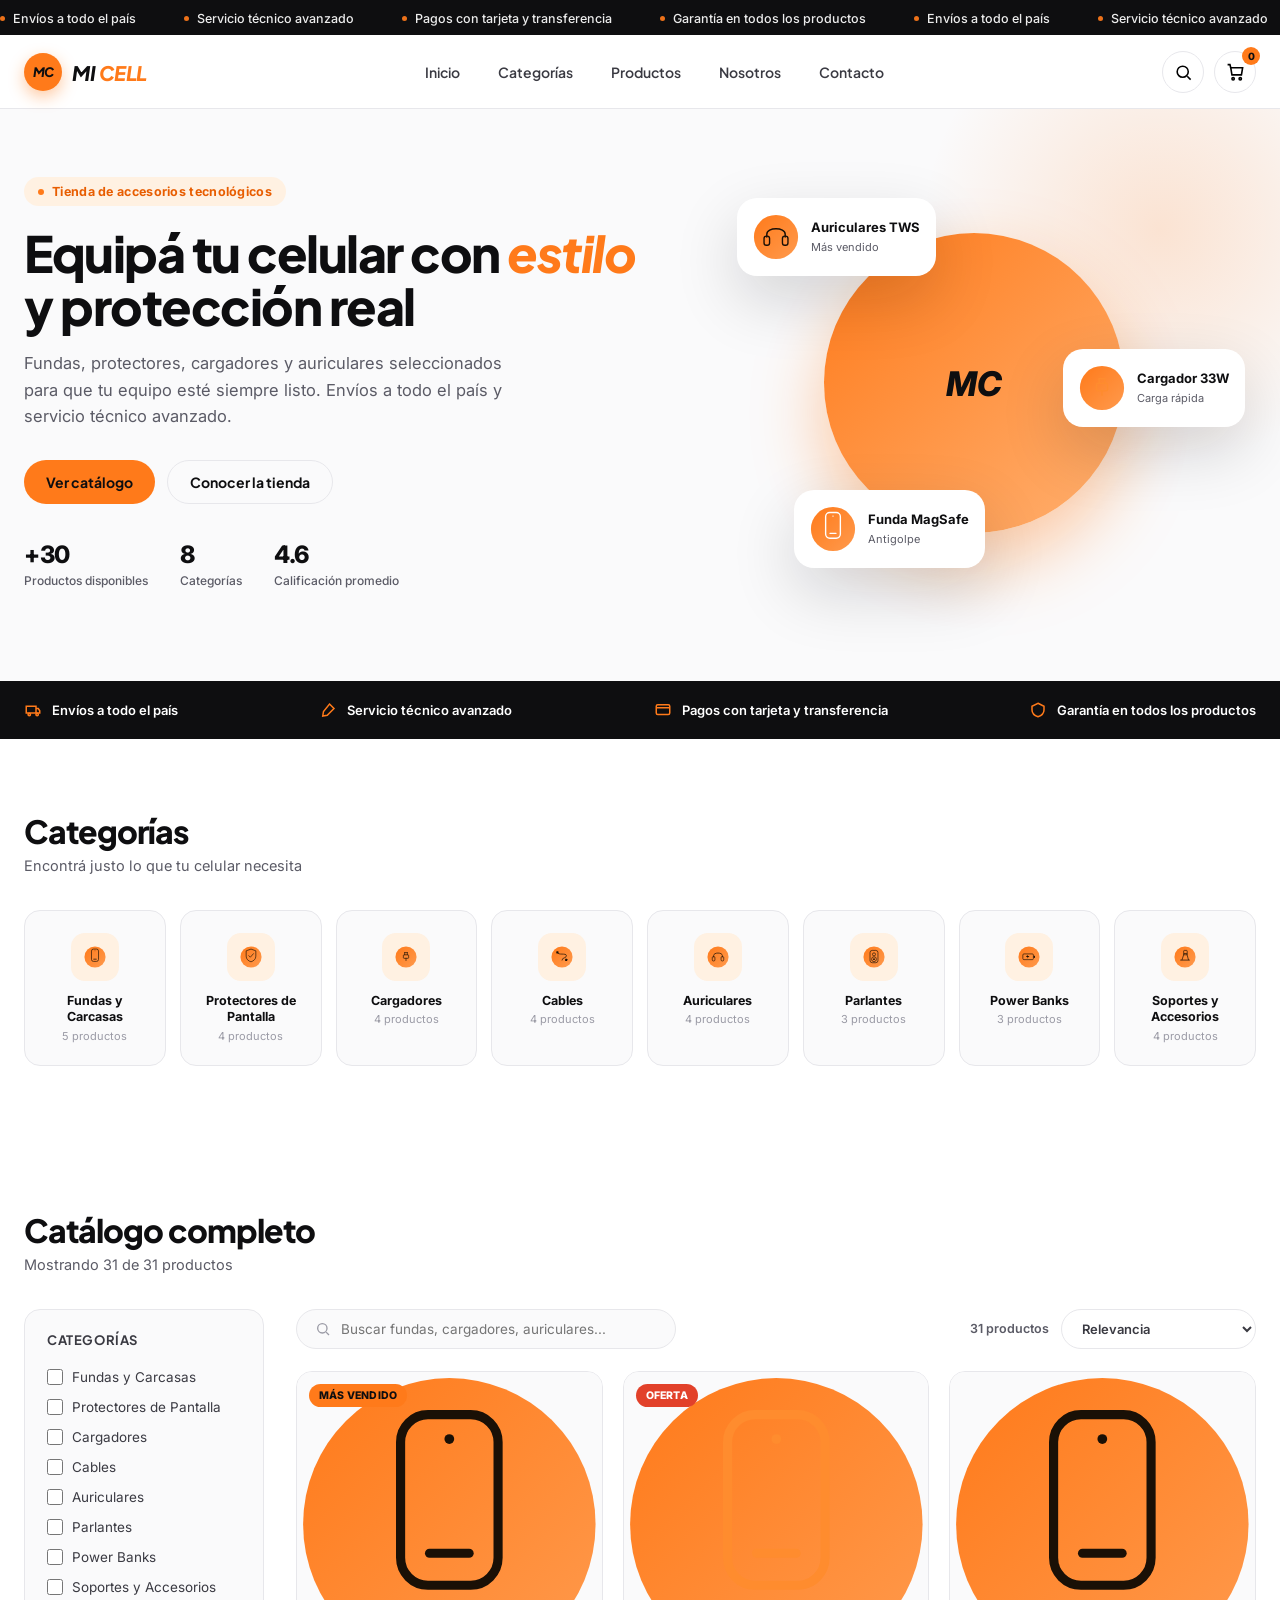
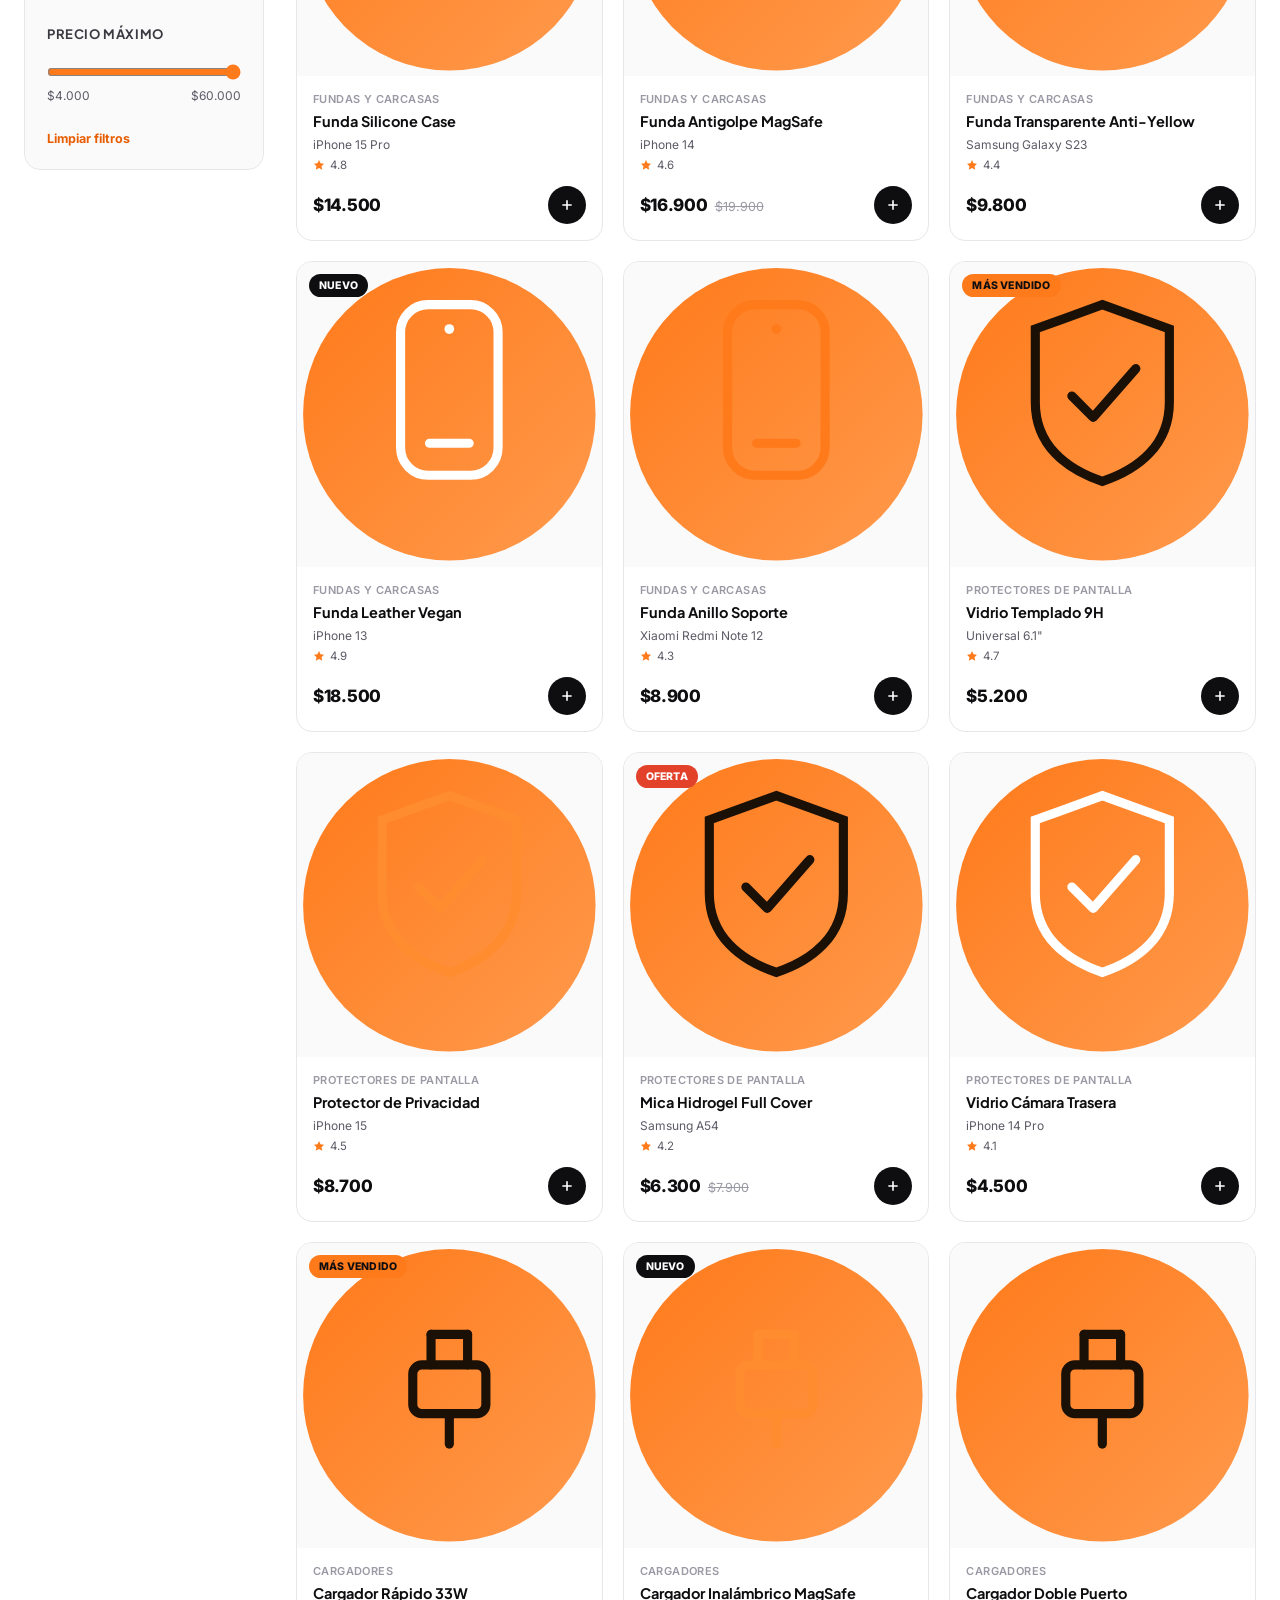
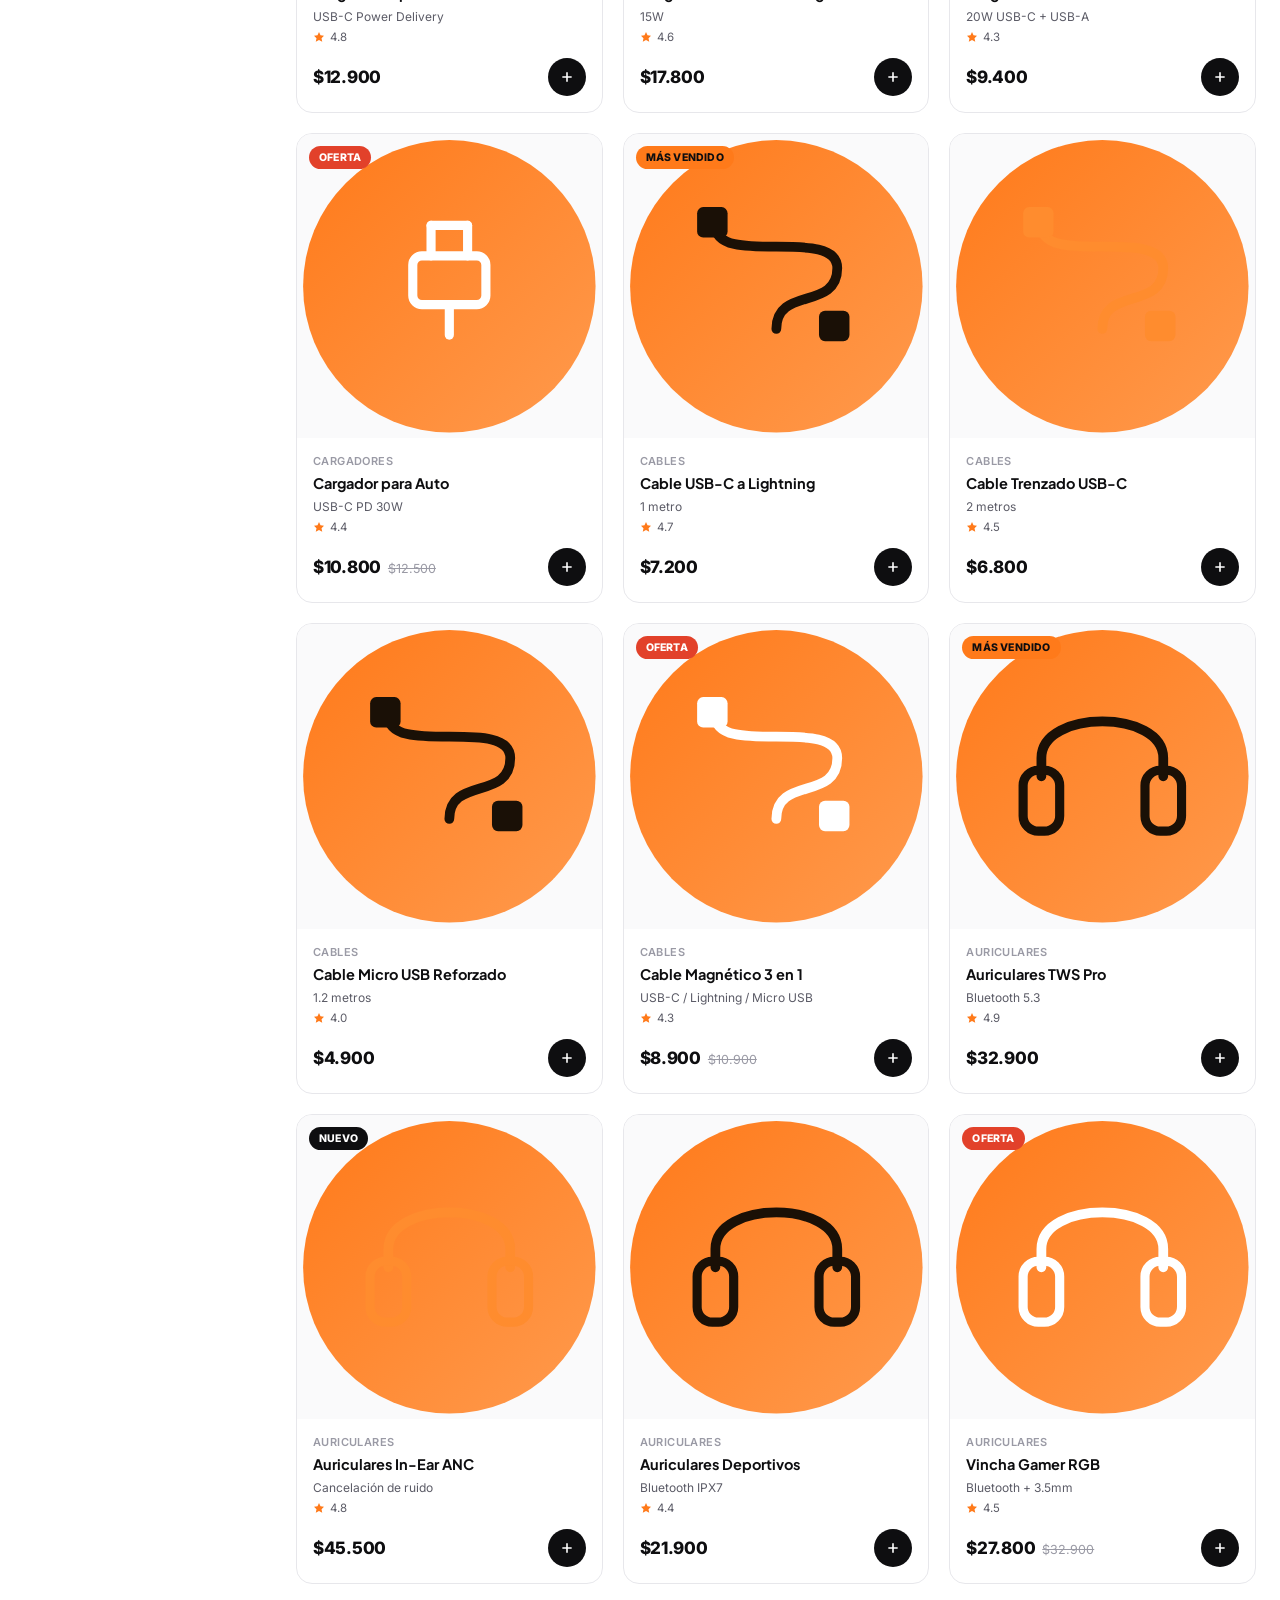
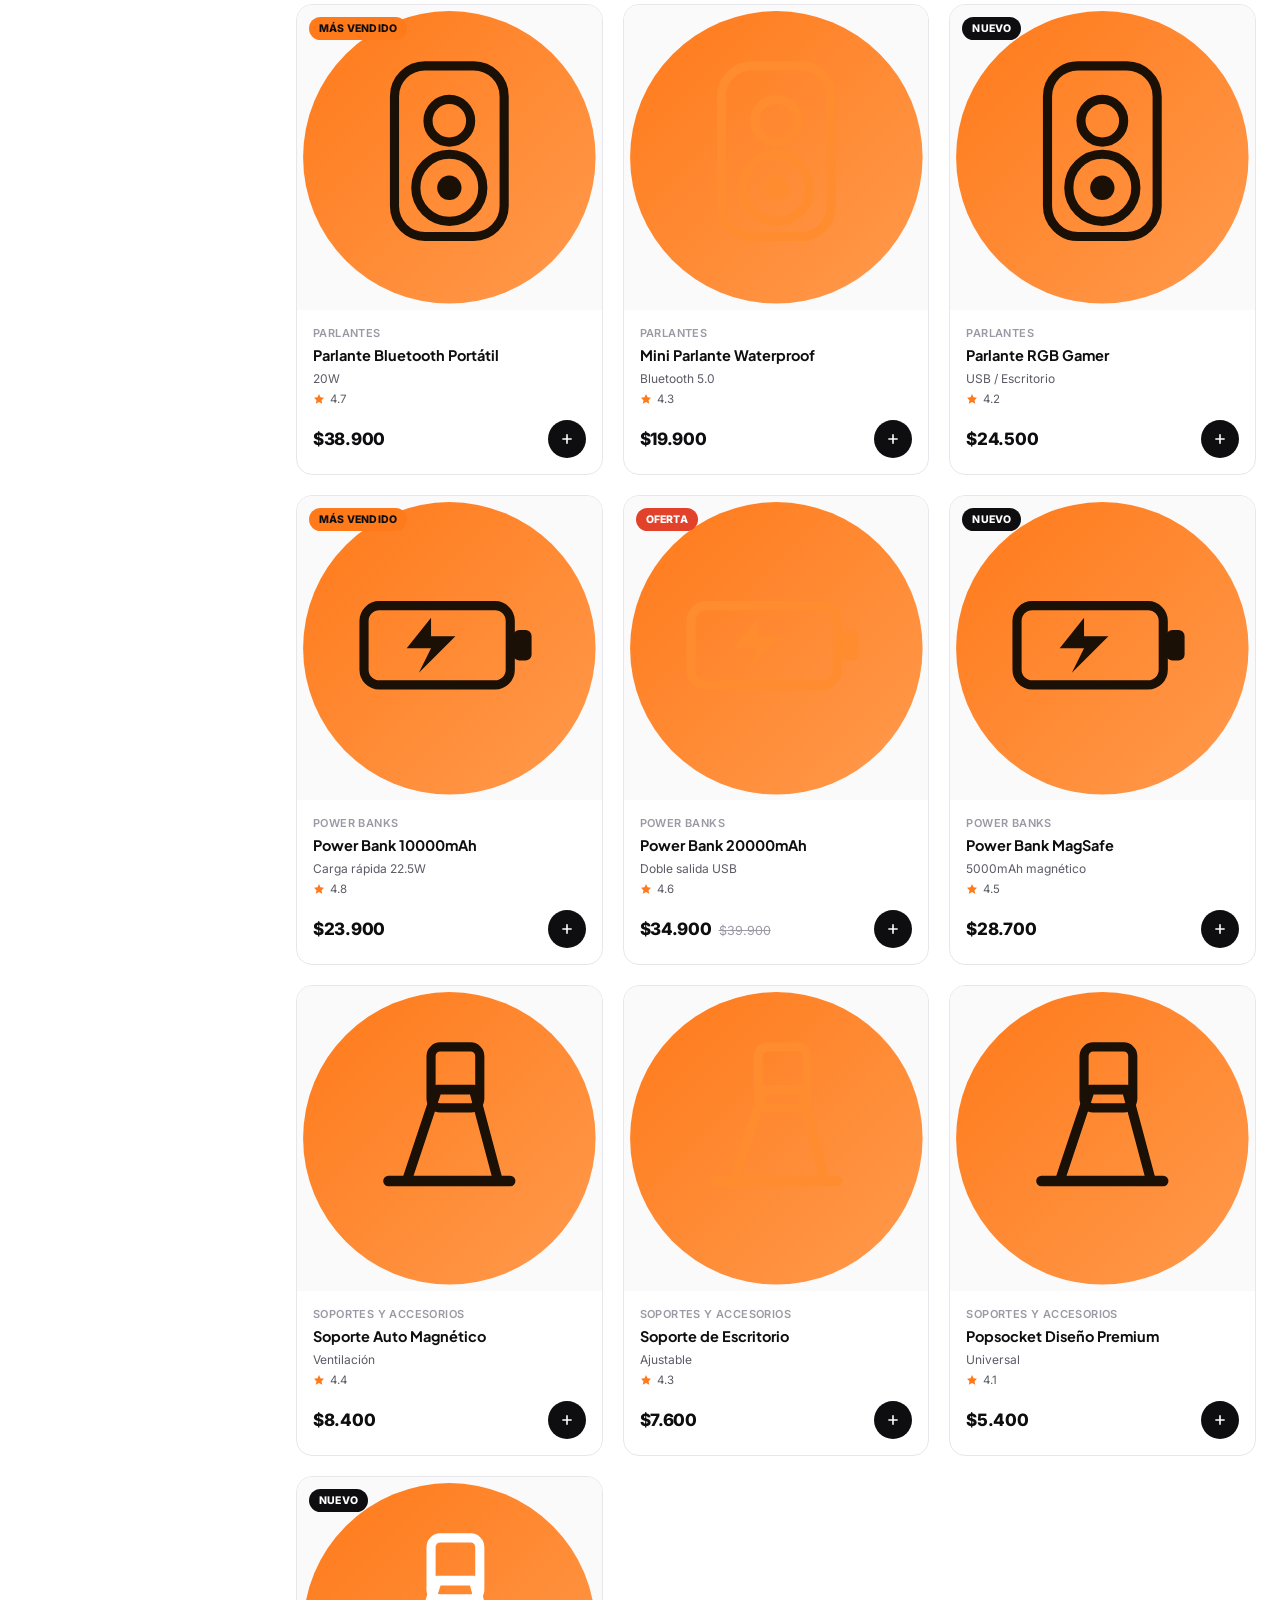
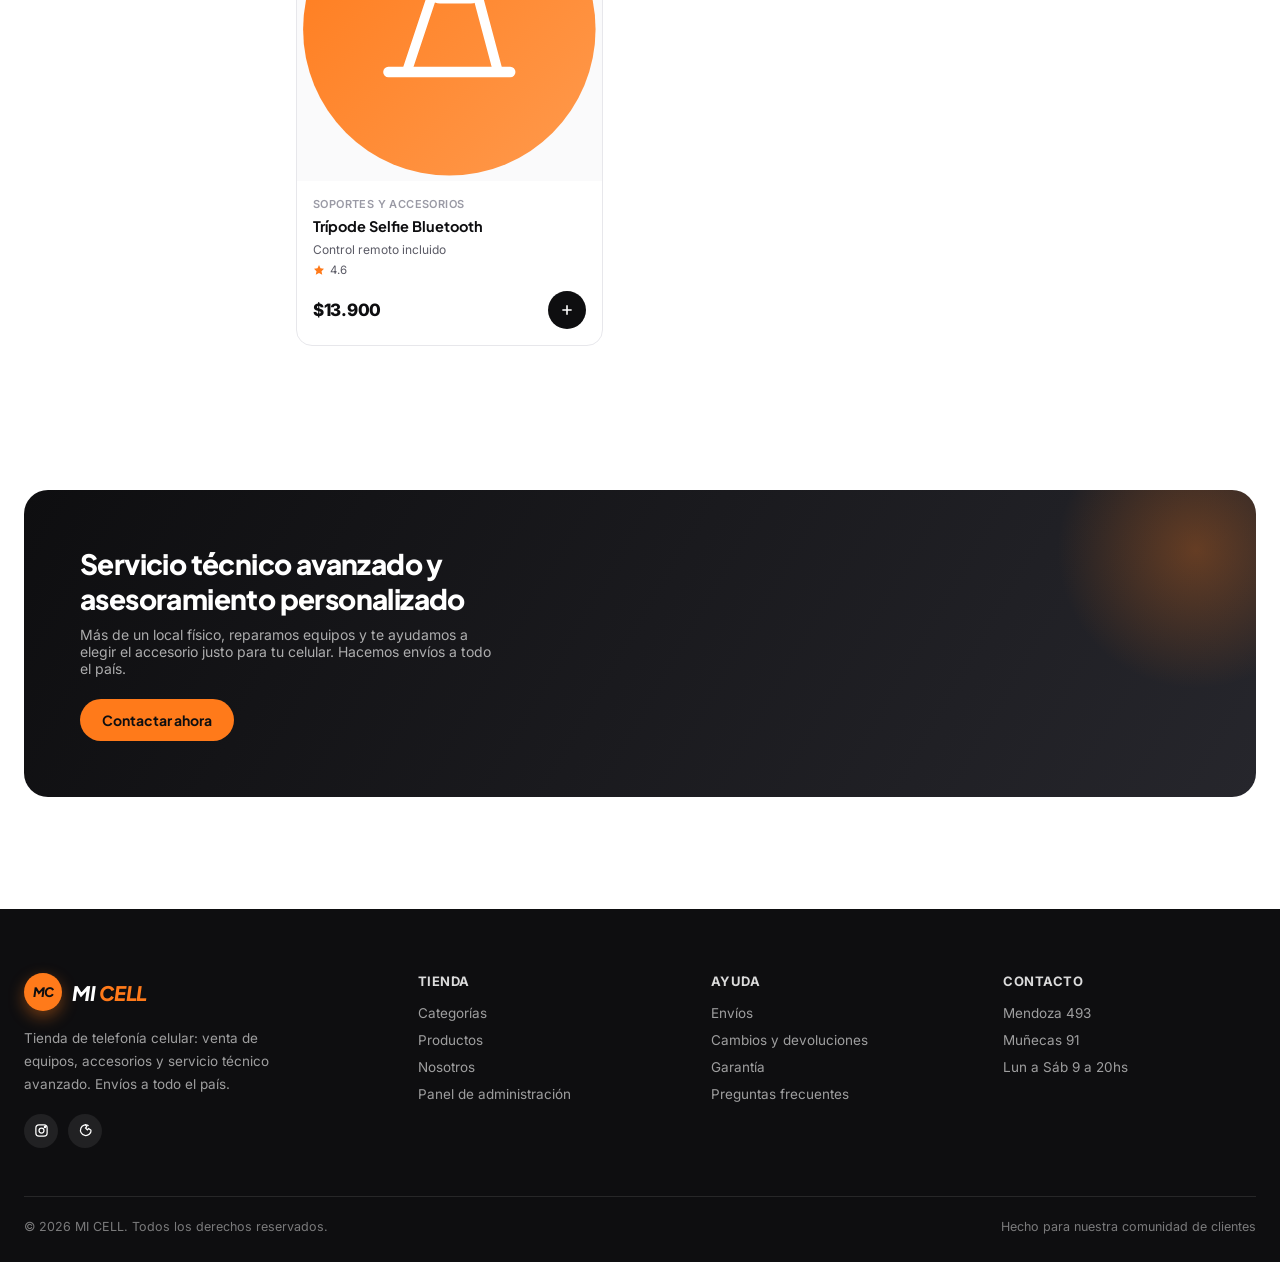
==== commit 8e546cc4: "Add files via upload" ====
--- a/index.html
+++ b/index.html
@@ -466,7 +466,7 @@
     <div class="sec-head reveal">
       <div><h2>Categorías</h2><p>Encontrá justo lo que tu celular necesita</p></div>
     </div>
-    <div class="cat-grid reveal" id="catGrid"></div>
+    <div class="cat-grid" id="catGrid"></div>
   </div>
 </section>
 
@@ -504,7 +504,7 @@
             </select>
           </div>
         </div>
-        <div class="grid reveal" id="productGrid"></div>
+        <div class="grid" id="productGrid"></div>
       </div>
     </div>
   </div>
@@ -917,6 +917,7 @@
       entries.forEach(function(e){ if(e.isIntersecting){ e.target.classList.add("in"); obs.unobserve(e.target); } });
     }, {threshold:.12});
     items.forEach(function(i){ obs.observe(i); });
+    setTimeout(function(){ items.forEach(function(i){ i.classList.add("in"); }); }, 1500);
   }
 
   /* ---------- header scroll ---------- */
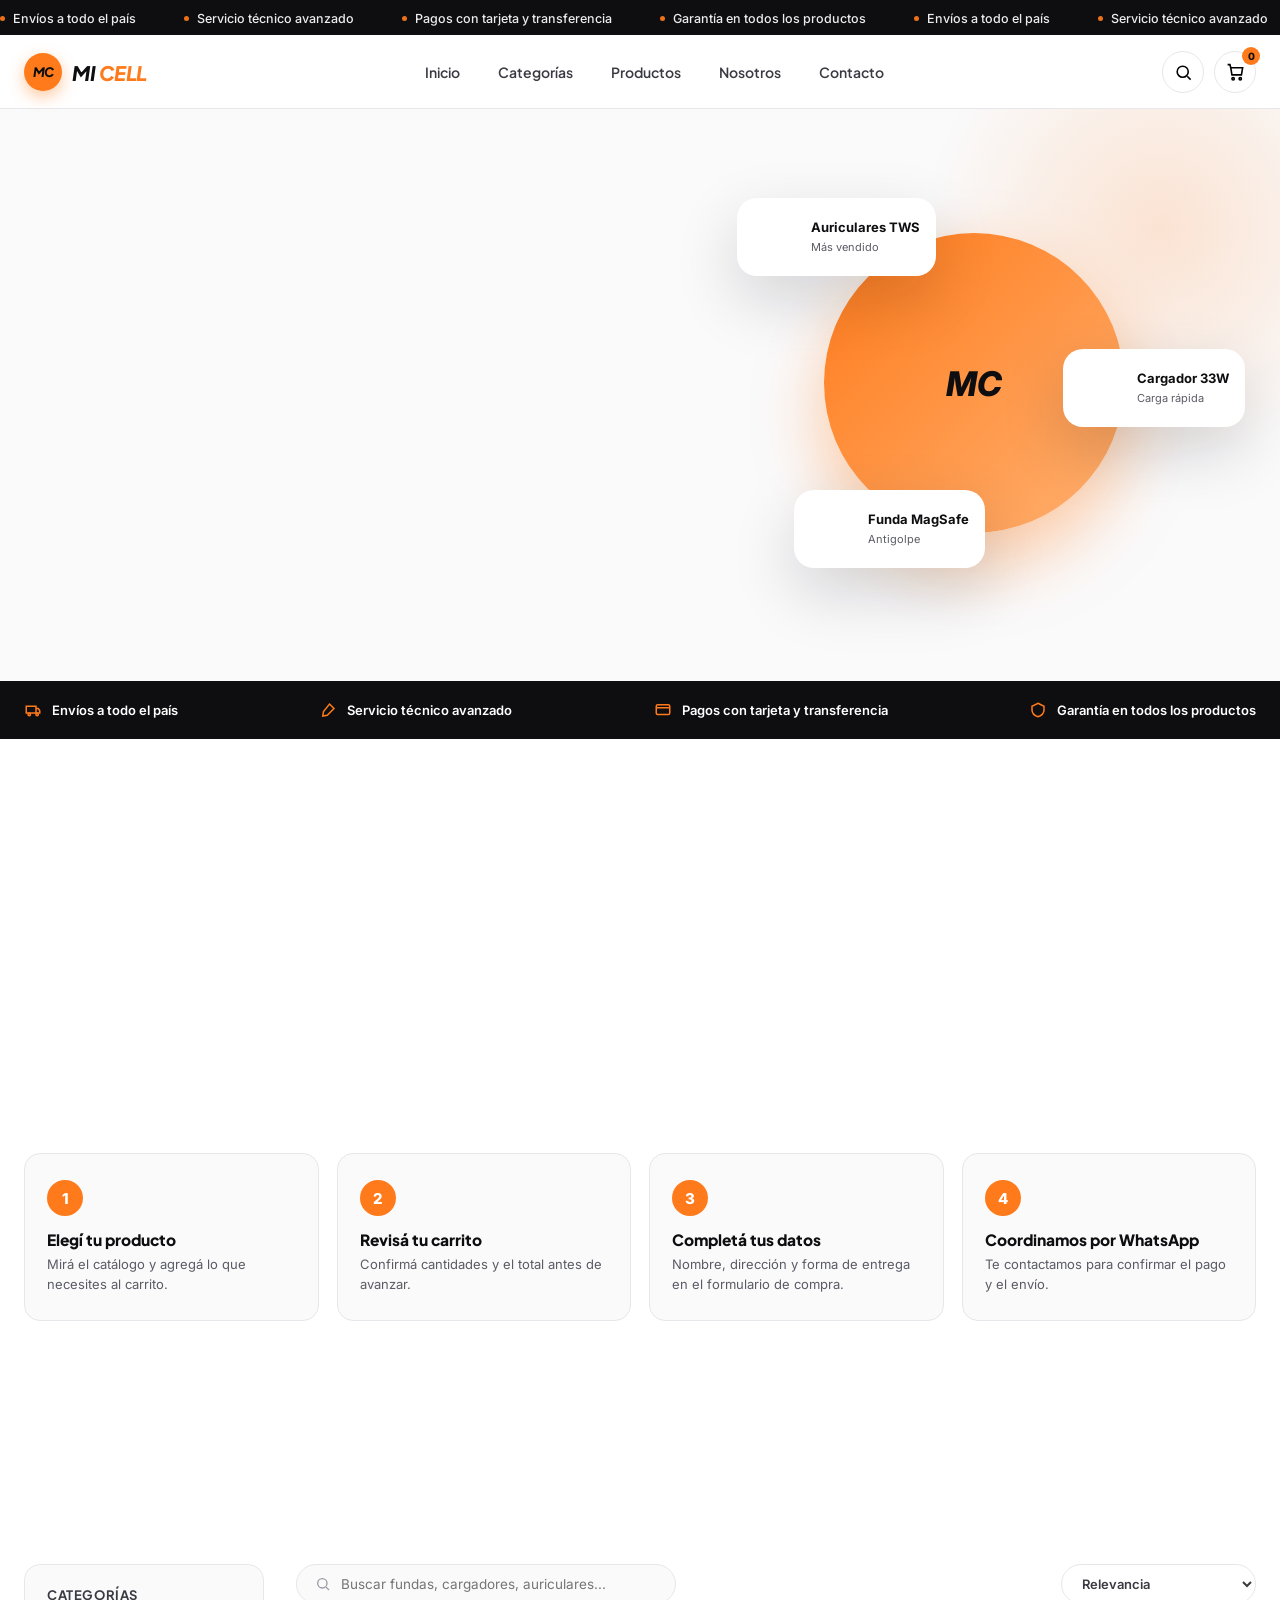
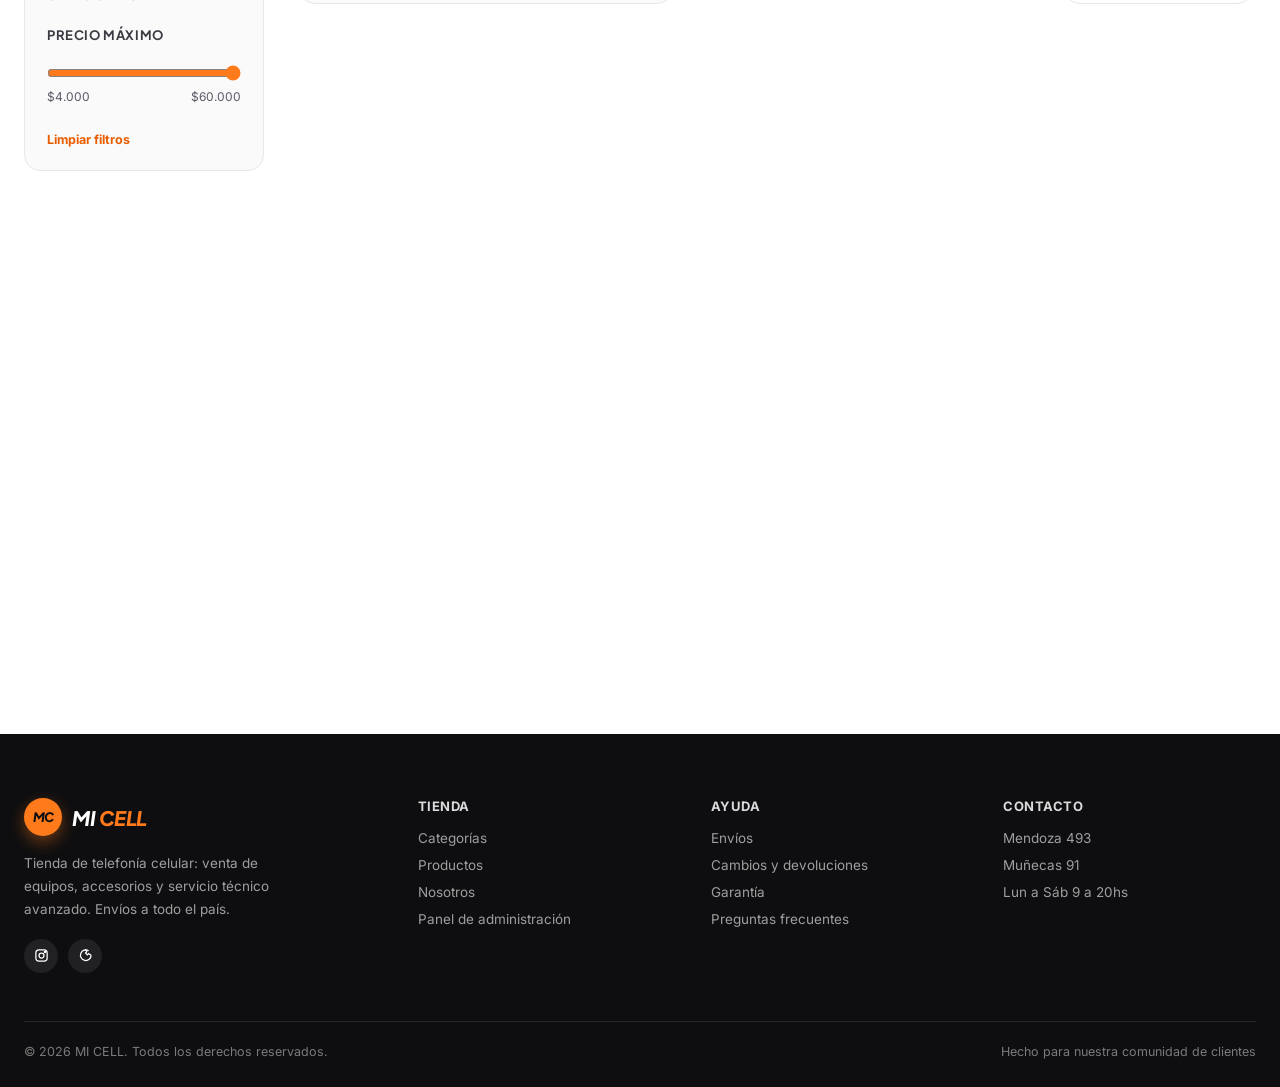
==== commit ab7412ad: "Add files via upload" ====
--- a/index.html
+++ b/index.html
@@ -163,6 +163,20 @@
 .cat-card.active .cat-ic{background:var(--orange);color:var(--ink)}
 .cat-ic svg{width:22px;height:22px}
 .cat-name{font-size:12.5px;font-weight:700;line-height:1.3}
+
+/* how to buy */
+.how-grid{display:grid;grid-template-columns:repeat(4,1fr);gap:18px}
+.how-step{
+  background:var(--surface);border:1px solid var(--gray-200);border-radius:var(--radius);
+  padding:26px 22px;position:relative;transition:all .22s cubic-bezier(.22,.8,.3,1);
+}
+.how-step:hover{border-color:var(--orange);transform:translateY(-4px);box-shadow:var(--shadow-md)}
+.how-num{
+  width:36px;height:36px;border-radius:50%;background:var(--orange);color:#fff;
+  display:flex;align-items:center;justify-content:center;font-weight:800;font-size:15px;margin-bottom:14px;
+}
+.how-step h3{font-size:15.5px;font-weight:800;margin-bottom:6px}
+.how-step p{font-size:13px;color:var(--gray-600);line-height:1.5}
 .cat-count{font-size:11px;color:var(--gray-400);margin-top:3px;display:block}
 
 /* product grid + filters */
@@ -199,7 +213,8 @@
 .card:hover{transform:translateY(-6px);box-shadow:var(--shadow-md);border-color:transparent}
 .card-media{aspect-ratio:1/1;background:var(--surface);position:relative;overflow:hidden}
 .card-media svg{width:100%;height:100%;transition:transform .35s}
-.card:hover .card-media svg{transform:scale(1.06) rotate(-2deg)}
+.card-media img{width:100%;height:100%;object-fit:cover;display:block;transition:transform .35s}
+.card:hover .card-media svg,.card:hover .card-media img{transform:scale(1.06) rotate(-2deg)}
 .card-badge{
   position:absolute;top:12px;left:12px;font-size:10.5px;font-weight:800;padding:5px 10px;
   border-radius:999px;letter-spacing:.2px;text-transform:uppercase;z-index:2;
@@ -271,6 +286,7 @@
 .drawer-body{flex:1;overflow-y:auto;padding:20px 24px}
 .cart-line{display:flex;gap:14px;padding:16px 0;border-bottom:1px solid var(--gray-100)}
 .cart-line-media{width:68px;height:68px;border-radius:12px;background:var(--surface);flex-shrink:0;overflow:hidden}
+.cart-line-media img{width:100%;height:100%;object-fit:cover;display:block}
 .cart-line-info{flex:1;min-width:0}
 .cart-line-name{font-size:13.5px;font-weight:700}
 .cart-line-model{font-size:11.5px;color:var(--gray-600);margin-bottom:6px}
@@ -293,8 +309,10 @@
 .modal-close{position:absolute;top:18px;right:18px;width:38px;height:38px;border-radius:50%;background:#fff;border:1px solid var(--gray-200);display:flex;align-items:center;justify-content:center;cursor:pointer;z-index:5}
 .modal-close svg{width:15px;height:15px}
 .pd-grid{display:grid;grid-template-columns:1fr 1fr}
-.pd-media{background:var(--surface);padding:40px;display:flex;align-items:center;justify-content:center;border-radius:22px 0 0 22px}
+.pd-media{background:var(--surface);padding:40px;display:flex;align-items:center;justify-content:center;border-radius:22px 0 0 22px;overflow:hidden}
 .pd-media svg{width:280px;height:280px}
+.pd-media.has-img{padding:0}
+.pd-media img{width:100%;height:100%;object-fit:cover}
 .pd-info{padding:40px 40px 40px 32px}
 .pd-cat{font-size:11.5px;color:var(--orange-dark);font-weight:700;text-transform:uppercase;letter-spacing:.4px}
 .pd-name{font-size:24px;font-weight:800;margin:8px 0 4px;letter-spacing:-.4px}
@@ -346,6 +364,7 @@
 /* ============ RESPONSIVE ============ */
 @media (max-width:1080px){
   .cat-grid{grid-template-columns:repeat(4,1fr)}
+  .how-grid{grid-template-columns:repeat(2,1fr)}
   .shop-layout{grid-template-columns:1fr}
   .filters-panel{position:static;display:none;margin-bottom:8px}
   .filters-panel.open{display:block}
@@ -374,6 +393,7 @@
 @media (max-width:480px){
   .grid{grid-template-columns:repeat(2,1fr);gap:12px}
   .cat-grid{grid-template-columns:repeat(2,1fr)}
+  .how-grid{grid-template-columns:1fr}
   .hero-ctas .btn{flex:1}
   .foot-grid{grid-template-columns:1fr}
   .toolbar{flex-direction:column;align-items:stretch}
@@ -470,6 +490,20 @@
   </div>
 </section>
 
+<section id="como-comprar">
+  <div class="container">
+    <div class="sec-head reveal">
+      <div><h2>Cómo comprar</h2><p>En 4 pasos simples, sin vueltas</p></div>
+    </div>
+    <div class="how-grid">
+      <div class="how-step"><div class="how-num">1</div><h3>Elegí tu producto</h3><p>Mirá el catálogo y agregá lo que necesites al carrito.</p></div>
+      <div class="how-step"><div class="how-num">2</div><h3>Revisá tu carrito</h3><p>Confirmá cantidades y el total antes de avanzar.</p></div>
+      <div class="how-step"><div class="how-num">3</div><h3>Completá tus datos</h3><p>Nombre, dirección y forma de entrega en el formulario de compra.</p></div>
+      <div class="how-step"><div class="how-num">4</div><h3>Coordinamos por WhatsApp</h3><p>Te contactamos para confirmar el pago y el envío.</p></div>
+    </div>
+  </div>
+</section>
+
 <section id="catalogo">
   <div class="container">
     <div class="sec-head reveal">
@@ -482,7 +516,7 @@
         <h4>Precio máximo</h4>
         <div class="f-group">
           <input type="range" class="price-range" id="priceRange" min="4000" max="60000" step="1000" value="60000">
-          <div class="price-vals"><span>$4.000</span><span id="priceMaxLabel">$60.000</span></div>
+          <div class="price-vals"><span id="priceMinLabel">$4.000</span><span id="priceMaxLabel">$60.000</span></div>
         </div>
         <span class="f-clear" id="clearFilters">Limpiar filtros</span>
       </aside>
@@ -595,7 +629,8 @@
   var Store = window.MiCellStore;
   var Icons = window.MiCellIcons;
 
-  var state = { categories: [], search: "", sort: "relevance", maxPrice: 60000 };
+  var settings = Store.getSettings();
+  var state = { categories: [], search: "", sort: "relevance", maxPrice: settings.priceFilterMax };
 
   var ICON_SVG = {
     cart: '<path d="M6 6h15l-1.5 9h-12z"/><path d="M6 6L5 2H2"/><circle cx="9" cy="20" r="1.5"/><circle cx="18" cy="20" r="1.5"/>',
@@ -606,6 +641,9 @@
 
   function money(n){ return "$" + Math.round(n).toLocaleString("es-AR"); }
   function el(tag, cls, html){ var e=document.createElement(tag); if(cls) e.className=cls; if(html!=null) e.innerHTML=html; return e; }
+  function mediaFor(p, iconHtml){
+    return p.image ? '<img src="'+p.image+'" alt="'+(p.name||"").replace(/"/g,"&quot;")+'">' : iconHtml;
+  }
 
   /* ---------- render: categories ---------- */
   function renderCategories(){
@@ -658,7 +696,7 @@
     var lowStock = p.stock<=5 ? '<div class="stock-low">Últimas '+p.stock+' unidades</div>' : "";
     return (
       '<div class="card" data-id="'+p.id+'">'+
-        '<div class="card-media">'+badge+Icons.svgFor(Store.categoryById(p.category).icon, p.palette)+
+        '<div class="card-media'+(p.image?" has-img":"")+'">'+badge+mediaFor(p, Icons.svgFor(Store.categoryById(p.category).icon, p.palette))+
           '<button class="card-quick" data-quick="'+p.id+'" aria-label="Ver producto"><svg viewBox="0 0 24 24" fill="none" stroke="currentColor" stroke-width="2">'+ICON_SVG.eye+'</svg></button>'+
         '</div>'+
         '<div class="card-body">'+
@@ -743,7 +781,7 @@
     body.innerHTML = lines.map(function(l){
       var p = l.product;
       return '<div class="cart-line" data-id="'+p.id+'">'+
-        '<div class="cart-line-media">'+Icons.svgFor(Store.categoryById(p.category).icon, p.palette)+'</div>'+
+        '<div class="cart-line-media">'+mediaFor(p, Icons.svgFor(Store.categoryById(p.category).icon, p.palette))+'</div>'+
         '<div class="cart-line-info">'+
           '<div class="cart-line-name">'+p.name+'</div>'+
           '<div class="cart-line-model">'+p.model+'</div>'+
@@ -794,7 +832,7 @@
     modal.innerHTML =
       '<button class="modal-close" id="closeProductModal"><svg viewBox="0 0 24 24" fill="none" stroke="currentColor" stroke-width="2"><path d="M18 6L6 18M6 6l12 12"/></svg></button>'+
       '<div class="pd-grid">'+
-        '<div class="pd-media">'+Icons.svgFor(c.icon, p.palette)+'</div>'+
+        '<div class="pd-media'+(p.image?" has-img":"")+'">'+mediaFor(p, Icons.svgFor(c.icon, p.palette))+'</div>'+
         '<div class="pd-info">'+
           '<span class="pd-cat">'+c.name+'</span>'+
           '<h2 class="pd-name">'+p.name+'</h2>'+
@@ -931,6 +969,13 @@
     document.getElementById("fcIc2").innerHTML = Icons.svgFor("plug", 1);
     document.getElementById("fcIc3").innerHTML = Icons.svgFor("case", 3);
 
+    var priceRangeEl = document.getElementById("priceRange");
+    priceRangeEl.min = settings.priceFilterMin;
+    priceRangeEl.max = settings.priceFilterMax;
+    priceRangeEl.value = settings.priceFilterMax;
+    document.getElementById("priceMinLabel").textContent = money(settings.priceFilterMin);
+    document.getElementById("priceMaxLabel").textContent = money(settings.priceFilterMax);
+
     renderCategories();
     renderCatFilterList();
     renderProducts();
@@ -955,10 +1000,10 @@
       document.getElementById("filtersPanel").classList.toggle("open");
     });
     document.getElementById("clearFilters").addEventListener("click", function(){
-      state.categories = []; state.maxPrice = 60000; state.search="";
+      state.categories = []; state.maxPrice = settings.priceFilterMax; state.search="";
       document.getElementById("searchInput").value="";
-      document.getElementById("priceRange").value=60000;
-      document.getElementById("priceMaxLabel").textContent = money(60000);
+      document.getElementById("priceRange").value = settings.priceFilterMax;
+      document.getElementById("priceMaxLabel").textContent = money(settings.priceFilterMax);
       renderCatFilterList(); renderProducts(); renderCategories();
     });
 
